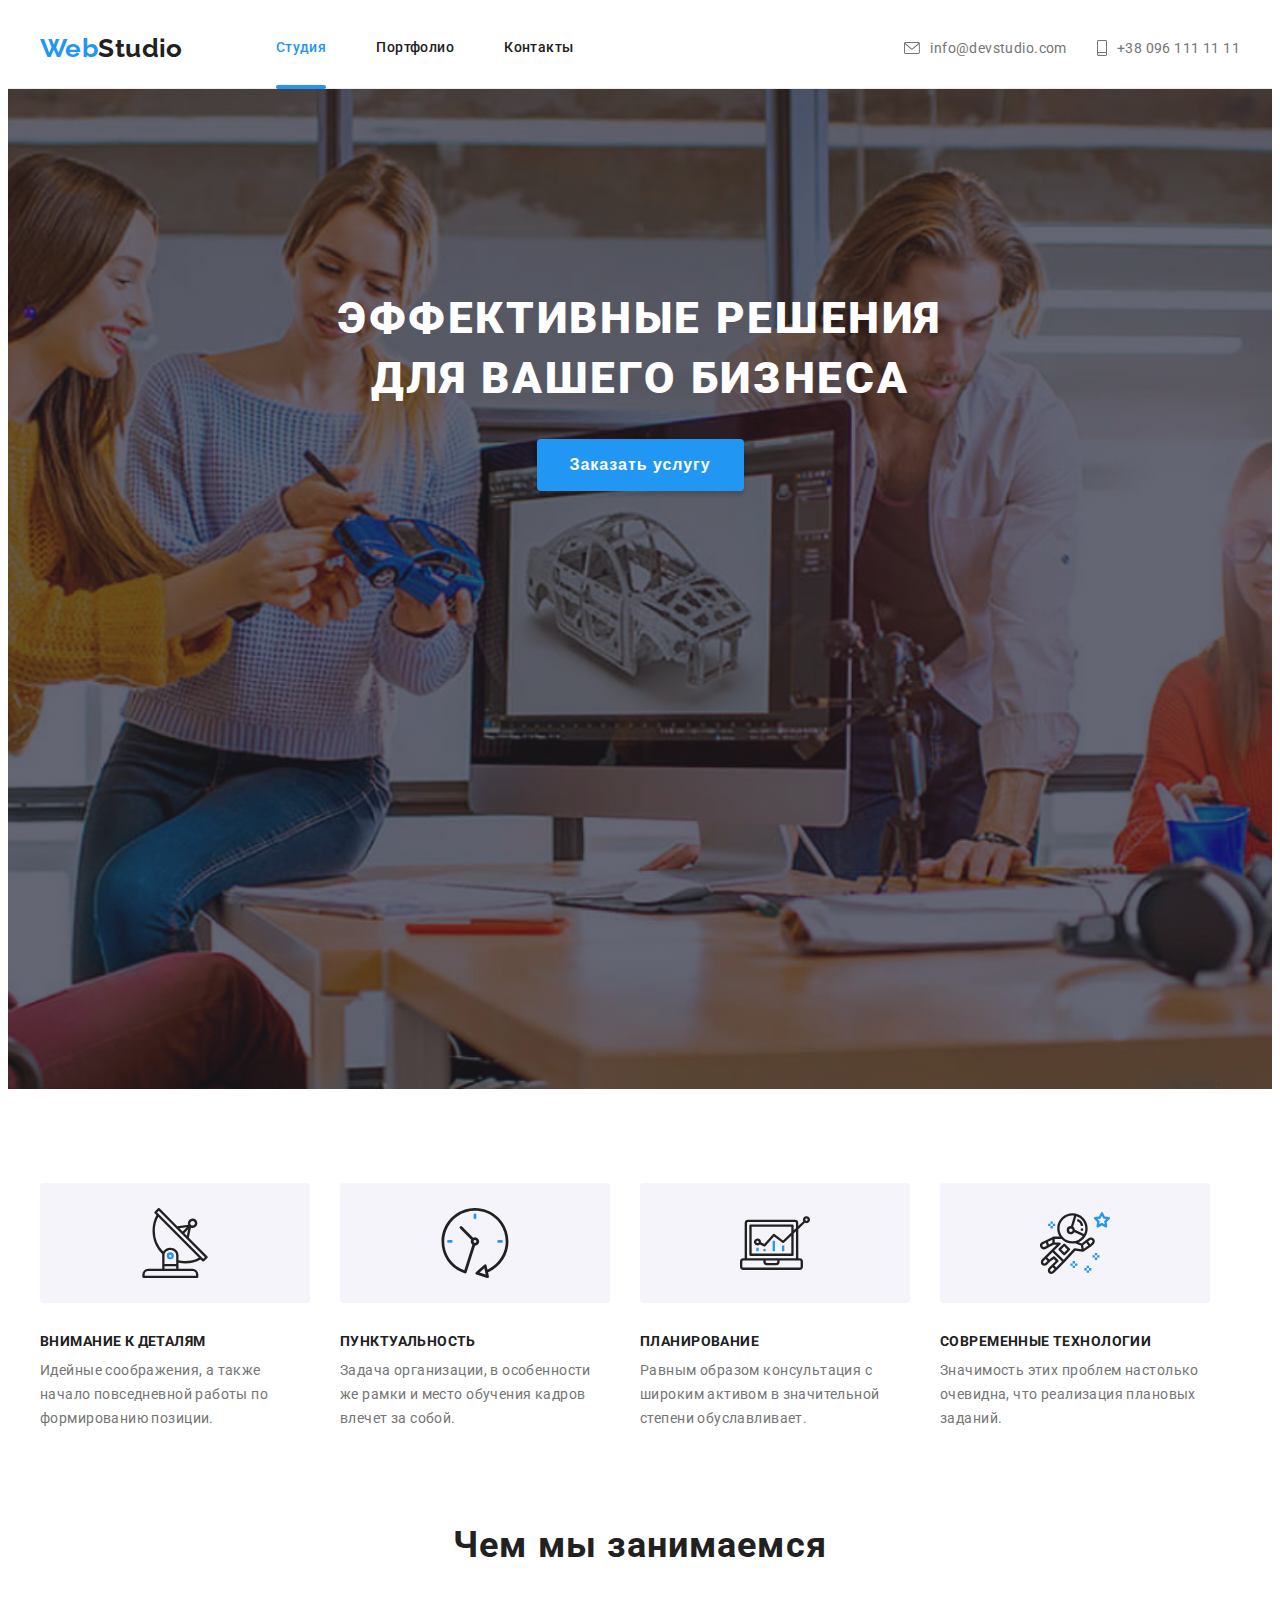
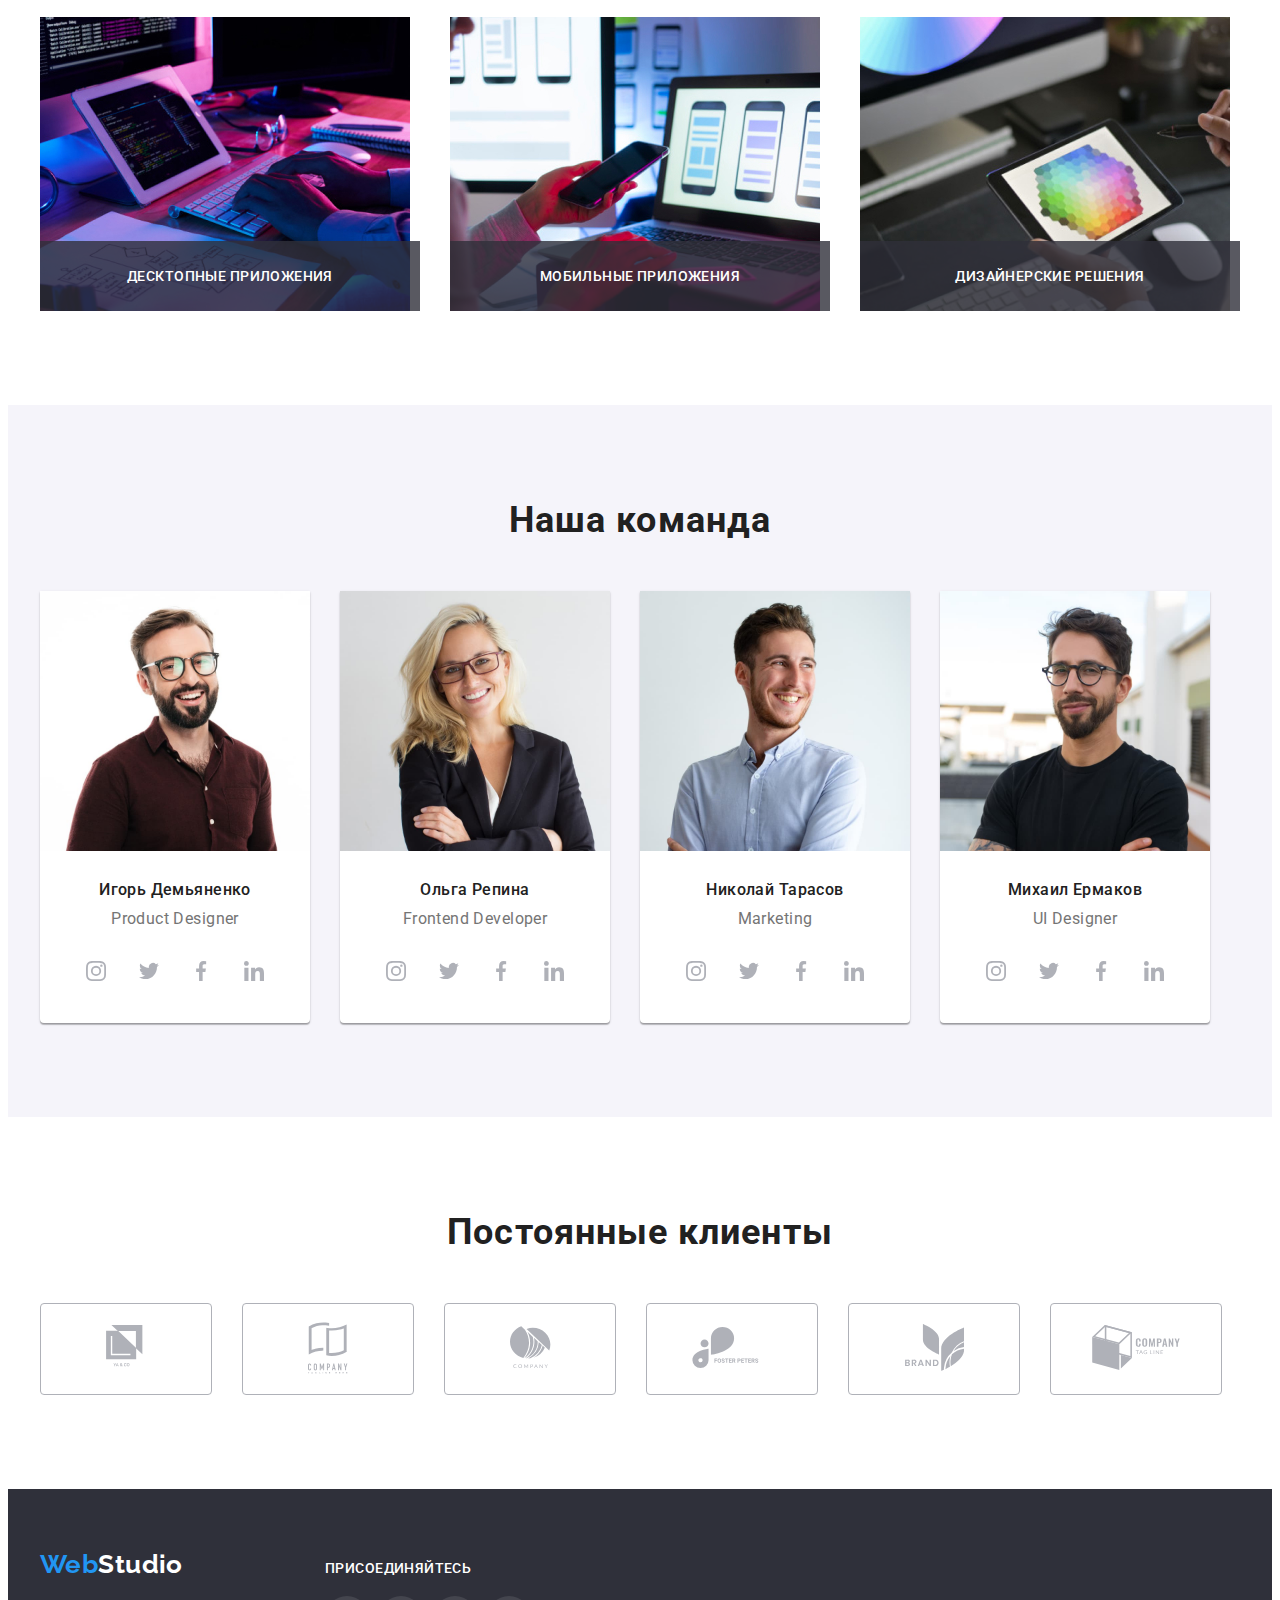
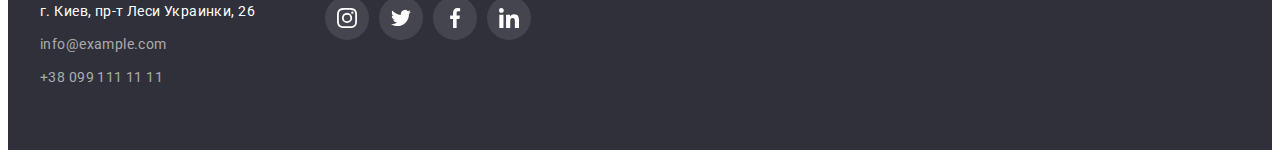
==== index.html @ ef7a6de9 "hw-06 first commit" ====
<!DOCTYPE html>
<html lang="ru">
  <head>
    <meta charset="UTF-8" />
    <meta name="viewport" content="width=device-width, initial-scale=1.0" />
    <title>WebStudio</title>
    <link rel="preconnect" href="https://fonts.gstatic.com" />
    <link
      href="https://fonts.googleapis.com/css2?family=Raleway:wght@700&family=Roboto:wght@400;500;700;900&display=swap"
      rel="stylesheet"
    />
    <link
      rel="stylesheet"
      href="https://cdnjs.cloudflare.com/ajax/libs/modern-normalize/1.0.0/modern-normalize.min.css"
      integrity="sha512-ISS7cAi1PEhQ8jnbJpJZMd29NlhNj4AWYyLOSp2CE/CsHxTCu+r+t0D2yoJudVrd0/8fTVPUVDzY5Tvli75u/g=="
      crossorigin="anonymous"
    />
    <link rel="stylesheet" type="text/css" href="./css/common.css" />
    <link rel="stylesheet" type="text/css" href="./css/main.css" />
  </head>
  <body>
    <!-- Header -->
    <header class="page-header">
      <div class="container">
        <nav class="header-nav">
          <a class="logo" href="./index.html">
            <span class="logo-accent">Web</span>Studio
          </a>
          <ul class="nav-list">
            <li class="nav-item">
              <a href="./index.html" class="link current">Студия</a>
            </li>

            <li class="nav-item">
              <a href="./portfolio.html" class="link">Портфолио</a>
            </li>

            <li class="nav-item">
              <a href="./contacts.html" class="link">Контакты</a>
            </li>
          </ul>
        </nav>
        <ul class="header-contacts">
          <li class="contacts-item">
            <a href="mailto:info@devstudio.com" class="link mail">
              <svg class="contacts-icon" width="16" height="12">
                <use href="./images/sprite.svg#icon-envelope" />
              </svg>
              info@devstudio.com
            </a>
          </li>

          <li class="contacts-item">
            <a href="tel:+380961111111" class="link tel">
              <svg class="contacts-icon" width="10" height="16">
                <use href="./images/sprite.svg#icon-smartphone" />
              </svg>
              +38 096 111 11 11</a
            >
          </li>
        </ul>
      </div>
    </header>
    <!-- Main -->
    <main>
      <!-- Welcome Section -->
      <section class="welcome">
        <div class="container">
          <h1 class="welcome-title">
            Эффективные решения<br />
            для вашего бизнеса
          </h1>
          <button class="order-btn" data-modal-open>Заказать услугу</button>
        </div>
      </section>
      <!-- Advantages Section -->
      <section class="advantages">
        <div class="container">
          <ul class="advantages-list">
            <li class="advantages-item">
              <div class="thumb">
                <svg class="advantages-icon" width="70" height="70">
                  <use href="./images/sprite.svg#icon-antenna" />
                </svg>
              </div>
              <h3 class="advantages-item-title">Внимание к деталям</h3>
              <p class="advantages-item-text">
                Идейные соображения, а также начало повседневной работы по
                формированию позиции.
              </p>
            </li>

            <li class="advantages-item">
              <div class="thumb">
                <svg class="advantages-icon" width="70" height="70">
                  <use href="./images/sprite.svg#icon-clock" />
                </svg>
              </div>
              <h3 class="advantages-item-title">Пунктуальность</h3>
              <p class="advantages-item-text">
                Задача организации, в особенности же рамки и место обучения
                кадров влечет за собой.
              </p>
            </li>

            <li class="advantages-item">
              <div class="thumb">
                <svg class="advantages-icon" width="70" height="70">
                  <use href="./images/sprite.svg#icon-diagram" />
                </svg>
              </div>
              <h3 class="advantages-item-title">Планирование</h3>
              <p class="advantages-item-text">
                Равным образом консультация с широким активом в значительной
                степени обуславливает.
              </p>
            </li>

            <li class="advantages-item">
              <div class="thumb">
                <svg class="advantages-icon" width="70" height="70">
                  <use href="./images/sprite.svg#icon-astronaut" />
                </svg>
              </div>
              <h3 class="advantages-item-title">Современные технологии</h3>
              <p class="advantages-item-text">
                Значимость этих проблем настолько очевидна, что реализация
                плановых заданий.
              </p>
            </li>
          </ul>
        </div>
      </section>
      <!-- Visuals Section -->
      <section class="visuals">
        <div class="container">
          <h2 class="visuals-title">Чем мы занимаемся</h2>
          <ul class="visuals-list">
            <li class="visuals-item">
              <img
                class="visuals-img"
                src="./images/about-1.jpg"
                alt="hands on board"
                width="370"
              />
              <div class="visuals-descr">
                <h4 class="descr-title">Десктопные приложения</h4>
              </div>
            </li>

            <li class="visuals-item">
              <img
                class="visuals-img"
                src="./images/about-2.jpg"
                alt="hands oh phone"
                width="370"
              />
              <div class="visuals-descr">
                <h4 class="descr-title">Мобильные приложения</h4>
              </div>
            </li>

            <li class="visuals-item">
              <img
                class="visuals-img"
                src="./images/about-3.jpg"
                alt="hands on tablet"
                width="370"
              />
              <div class="visuals-descr">
                <h4 class="descr-title">Дизайнерские решения</h4>
              </div>
            </li>
          </ul>
        </div>
      </section>
      <!-- Team Section -->
      <section class="team">
        <div class="container">
          <h2 class="team-title">Наша команда</h2>
          <ul class="team-list">
            <li class="team-mate">
              <img
                src="./images/team-mate-1.jpg"
                alt="teammate avatar"
                width="270"
              />
              <div class="team-mate-text">
                <h3 class="team-mate-name">Игорь Демьяненко</h3>
                <p class="team-mate-position">Product Designer</p>
                <ul class="social">
                  <li class="social-item">
                    <a href="#" class="social-link">
                      <svg class="social-icon" width="20" height="20">
                        <use href="./images/sprite.svg#icon-instagram" />
                      </svg>
                    </a>
                  </li>

                  <li class="social-item">
                    <a href="#" class="social-link">
                      <svg class="social-icon" width="20" height="20">
                        <use href="./images/sprite.svg#icon-twitter" />
                      </svg>
                    </a>
                  </li>

                  <li class="social-item">
                    <a href="#" class="social-link">
                      <svg class="social-icon" width="20" height="20">
                        <use href="./images/sprite.svg#icon-facebook" />
                      </svg>
                    </a>
                  </li>

                  <li class="social-item">
                    <a href="#" class="social-link">
                      <svg class="social-icon" width="20" height="20">
                        <use href="./images/sprite.svg#icon-linkedin" />
                      </svg>
                    </a>
                  </li>
                </ul>
              </div>
            </li>

            <li class="team-mate">
              <img
                src="./images/team-mate-2.jpg"
                alt="teammate avatar"
                width="270"
              />
              <div class="team-mate-text">
                <h3 class="team-mate-name">Ольга Репина</h3>
                <p class="team-mate-position">Frontend Developer</p>
                <ul class="social">
                  <li class="social-item">
                    <a href="#" class="social-link">
                      <svg class="social-icon" width="20" height="20">
                        <use href="./images/sprite.svg#icon-instagram" />
                      </svg>
                    </a>
                  </li>

                  <li class="social-item">
                    <a href="#" class="social-link">
                      <svg class="social-icon" width="20" height="20">
                        <use href="./images/sprite.svg#icon-twitter" />
                      </svg>
                    </a>
                  </li>

                  <li class="social-item">
                    <a href="#" class="social-link">
                      <svg class="social-icon" width="20" height="20">
                        <use href="./images/sprite.svg#icon-facebook" />
                      </svg>
                    </a>
                  </li>

                  <li class="social-item">
                    <a href="#" class="social-link">
                      <svg class="social-icon" width="20" height="20">
                        <use href="./images/sprite.svg#icon-linkedin" />
                      </svg>
                    </a>
                  </li>
                </ul>
              </div>
            </li>

            <li class="team-mate">
              <img
                src="./images/team-mate-3.jpg"
                alt="teammate avatar"
                width="270"
              />
              <div class="team-mate-text">
                <h3 class="team-mate-name">Николай Тарасов</h3>
                <p class="team-mate-position">Marketing</p>
                <ul class="social">
                  <li class="social-item">
                    <a href="#" class="social-link">
                      <svg class="social-icon" width="20" height="20">
                        <use href="./images/sprite.svg#icon-instagram" />
                      </svg>
                    </a>
                  </li>

                  <li class="social-item">
                    <a href="#" class="social-link">
                      <svg class="social-icon" width="20" height="20">
                        <use href="./images/sprite.svg#icon-twitter" />
                      </svg>
                    </a>
                  </li>

                  <li class="social-item">
                    <a href="#" class="social-link">
                      <svg class="social-icon" width="20" height="20">
                        <use href="./images/sprite.svg#icon-facebook" />
                      </svg>
                    </a>
                  </li>

                  <li class="social-item">
                    <a href="#" class="social-link">
                      <svg class="social-icon" width="20" height="20">
                        <use href="./images/sprite.svg#icon-linkedin" />
                      </svg>
                    </a>
                  </li>
                </ul>
              </div>
            </li>

            <li class="team-mate">
              <img
                src="./images/team-mate-4.jpg"
                alt="teammate avatar"
                width="270"
              />
              <div class="team-mate-text">
                <h3 class="team-mate-name">Михаил Ермаков</h3>
                <p class="team-mate-position">UI Designer</p>
                <ul class="social">
                  <li class="social-item">
                    <a href="#" class="social-link">
                      <svg class="social-icon" width="20" height="20">
                        <use href="./images/sprite.svg#icon-instagram" />
                      </svg>
                    </a>
                  </li>

                  <li class="social-item">
                    <a href="#" class="social-link">
                      <svg class="social-icon" width="20" height="20">
                        <use href="./images/sprite.svg#icon-twitter" />
                      </svg>
                    </a>
                  </li>

                  <li class="social-item">
                    <a href="#" class="social-link">
                      <svg class="social-icon" width="20" height="20">
                        <use href="./images/sprite.svg#icon-facebook" />
                      </svg>
                    </a>
                  </li>

                  <li class="social-item">
                    <a href="#" class="social-link">
                      <svg class="social-icon" width="20" height="20">
                        <use href="./images/sprite.svg#icon-linkedin" />
                      </svg>
                    </a>
                  </li>
                </ul>
              </div>
            </li>
          </ul>
        </div>
      </section>
      <!-- Clients Section -->
      <section class="clients">
        <div class="container">
          <h2 class="clients-title">Постоянные клиенты</h2>
          <ul class="clients-list">
            <li class="clients-item">
              <a href="#" class="clients-link">
                <svg class="clients-icon" width="44.27" height="44.23">
                  <use href="./images/sprite.svg#icon-logo-1" />
                </svg>
              </a>
            </li>

            <li class="clients-item">
              <a href="#" class="clients-link">
                <svg class="clients-icon" width="40" height="52">
                  <use href="./images/sprite.svg#icon-logo-2" />
                </svg>
              </a>
            </li>

            <li class="clients-item">
              <a href="#" class="clients-link">
                <svg class="clients-icon" width="41" height="42.6">
                  <use href="./images/sprite.svg#icon-logo-3" />
                </svg>
              </a>
            </li>

            <li class="clients-item">
              <a href="#" class="clients-link">
                <svg class="clients-icon" width="79.66" height="42.02">
                  <use href="./images/sprite.svg#icon-logo-4" />
                </svg>
              </a>
            </li>

            <li class="clients-item">
              <a href="#" class="clients-link">
                <svg class="clients-icon" width="59" height="47">
                  <use href="./images/sprite.svg#icon-logo-5" />
                </svg>
              </a>
            </li>

            <li class="clients-item">
              <a href="#" class="clients-link">
                <svg class="clients-icon" width="88.48" height="45.44">
                  <use href="./images/sprite.svg#icon-logo-6" />
                </svg>
              </a>
            </li>
          </ul>
        </div>
      </section>
    </main>
    <!-- Footer -->
    <footer class="page-footer">
      <div class="container">
        <div class="footer-content">
          <a class="logo logo-footer" href="./index.html">
            <span class="logo-accent">Web</span>Studio
          </a>
          <address class="footer-address">
            г. Киев, пр-т Леси Украинки, 26
            <a href="mailto:info@example.com" class="link mail">
              info@example.com
            </a>
            <a href="tel:+380991111111" class="link tel"> +38 099 111 11 11 </a>
          </address>
        </div>
        <div class="footer-social">
          <h2 class="social-title">Присоединяйтесь</h2>
          <ul class="social">
            <li class="social-item">
              <a href="#" class="social-link">
                <svg class="social-icon" width="20" height="20">
                  <use href="./images/sprite.svg#icon-instagram" />
                </svg>
              </a>
            </li>

            <li class="social-item">
              <a href="#" class="social-link">
                <svg class="social-icon" width="20" height="20">
                  <use href="./images/sprite.svg#icon-twitter" />
                </svg>
              </a>
            </li>

            <li class="social-item">
              <a href="#" class="social-link">
                <svg class="social-icon" width="20" height="20">
                  <use href="./images/sprite.svg#icon-facebook" />
                </svg>
              </a>
            </li>

            <li class="social-item">
              <a href="#" class="social-link">
                <svg class="social-icon" width="20" height="20">
                  <use href="./images/sprite.svg#icon-linkedin" />
                </svg>
              </a>
            </li>
          </ul>
        </div>
      </div>
    </footer>

    <!-- Backdrop -->
    <div class="backdrop is-hidden" data-modal>
      <div class="modal">
        <button class="close-btn" data-modal-close>
          <svg class="close-icon" width="18" height="18">
            <use href="./images/sprite.svg#icon-close" />
          </svg>
        </button>
        <div class="modal-content">
          <p class="modal-text">
            Lorem ipsum dolor sit amet, consectetur adipisicing elit. Voluptate,
            qui necessitatibus odit alias fugiat porro illum neque tenetur,
            cupiditate officia molestiae nemo in voluptatum! Iste ducimus
            voluptate inventore velit, vel odio quae distinctio, recusandae,
            animi illum accusantium aut cupiditate sit consequatur. Quibusdam
            incidunt quisquam minus deserunt, nobis pariatur fuga accusantium
            quae officia voluptatem! Alias saepe ea eum quae debitis quasi quas
            aperiam fugit temporibus veritatis. Quos saepe neque pariatur
            eligendi possimus expedita, quasi sapiente, perferendis minus
            tenetur temporibus numquam id quae aut deserunt quia. Doloribus
            corrupti nisi, unde aperiam, possimus consequuntur sequi repellat
            quam necessitatibus mollitia non placeat ea molestiae odit, illo
            eligendi. Dignissimos sit reprehenderit, quas vitae rem nulla culpa
            quaerat recusandae atque a dolore doloremque soluta error aspernatur
            omnis nisi excepturi voluptatibus est at ipsum consequatur animi
            labore, aperiam sapiente? Ut ipsum eveniet quibusdam ratione cumque
            magni at numquam sint animi consequatur necessitatibus dolor
            officiis, impedit labore maiores hic doloribus ex voluptates
            doloremque quod nostrum culpa blanditiis maxime expedita? Earum
            ratione aperiam facilis libero optio, id ipsum iste. Quis assumenda
            ex repellendus iure numquam dicta natus facilis doloribus accusamus
            reiciendis ab illum, quisquam fugit, ducimus quia. Dolor ad
            exercitationem perspiciatis recusandae nihil voluptas facere nisi
            quos laborum dignissimos!
          </p>
        </div>
      </div>
    </div>

    <!-- Modal JS -->
    <script src="./js/modal.js"></script>
  </body>
</html>
---- css/common.css ----
ul,
li {
  list-style-type: none;
  padding: 0;
  margin: 0;
}

a {
  text-decoration: none;
  color: inherit;
}

/* Flat H, P parameters */
h1,
h2,
h3,
h4,
h5,
h6,
p {
  font-size: inherit;
  font-weight: 400;
  margin-top: 0;
  margin-bottom: 0;
  margin-block-start: 0;
  margin-block-end: 0;
}

img {
  display: block;
  max-width: 100%;
  height: auto;
}

button {
  padding: 0;
}

/* -----Variables----- */
:root {
  --bg-color-main: #fff;
  --bg-color-secondary: #f5f4fa;
  --bg-color-dark: #2f303a;
  --font-color-main: #212121;
  --font-color-secondary: #757575;
  --font-color-white: #fff;
  --font-color-black: #000;
  --accent-color: #2196f3;
  --accent-color-op09: rgba(33, 149, 243, 0.9);
  --border-color: #ececec;
  --social-link-color: #afb1b8;
  --btn-boxshadow-color: rgba(0, 0, 0, 0.15);
  --team-mate-box-shadow: 0px 1px 3px rgba(0, 0, 0, 0.12),
    0px 1px 1px rgba(0, 0, 0, 0.14), 0px 2px 1px rgba(0, 0, 0, 0.2);
  --card-box-shadow: 0px 1px 1px rgba(0, 0, 0, 0.12),
    0px 4px 4px rgba(0, 0, 0, 0.06), 1px 4px 6px rgba(0, 0, 0, 0.16);
  --transparent-links: rgba(255, 255, 255, 0.6);
  --item-set-gap: 30px;
  --transparent-items: rgba(47, 48, 58, 0.8);
  --backdrop-op02: rgba(0, 0, 0, 0.2);
  --timing-fn: cubic-bezier(0.4, 0, 0.2, 1);
  --transiton-duration-time: 250ms;
}

body {
  font-family: 'Roboto', sans-serif;
  font-style: normal;
  font-weight: 400;
  font-size: 14px;
  letter-spacing: 0.03em;
  color: var(--font-color-main);
  background-color: var(--bg-color-main);
}

/* -----Container----- */
.container {
  max-width: 1200px;
  margin: 0 auto;
  padding: 0 15px;
}

/* -----Logo----- */
.logo {
  font-family: 'Raleway', sans-serif;
  font-style: normal;
  font-weight: 700;
  font-size: 26px;
  line-height: 1.19;
  text-decoration: none;
}

.logo-accent {
  color: var(--accent-color);
}

.logo-footer {
  color: var(--font-color-white);
}

/* -----Visually hidden----- */
.visually-hidden {
  position: absolute;
  width: 1px;
  height: 1px;
  margin: -1px;
  border: 0;
  padding: 0;
  white-space: nowrap;
  clip-path: inset(100%);
  clip: rect(0 0 0 0);
  overflow: hidden;
}

/* -----Header styles----- */
.page-header {
  border-bottom: 1px solid var(--border-color);
}

.page-header .container {
  display: flex;
  justify-content: space-between;
  align-items: center;
}

.header-nav {
  display: flex;
  justify-content: space-between;
  align-items: center;

  font-weight: 500;
  font-size: 14px;
  line-height: 1.14;
}

.nav-list {
  display: flex;
  margin-left: 93px;
}

.nav-item:not(:first-child) {
  margin-left: 50px;
}

.link {
  padding: 32px 0;

  transition-property: color;
  transition-duration: var(--transiton-duration-time);
  transition-timing-function: var(--timing-fn);
}

.header-contacts {
  display: flex;

  color: var(--font-color-secondary);
}

.header-contacts .link {
  display: flex;
  align-items: center;
}

.contacts-item:nth-child(2) {
  margin-left: 30px;
}

.link:hover,
.link:focus {
  color: var(--accent-color);
}

.contacts-icon {
  margin-right: 10px;
  fill: currentColor;
}

.link.current {
  color: var(--accent-color);
  position: relative;
}

.current::after {
  content: '';

  position: absolute;
  top: 78px;
  left: 0;

  display: block;
  width: 100%;
  height: 4px;

  background: var(--accent-color);

  border-radius: 2px;
}

/* -----Social styles----- */
.social {
  margin-top: 16px;
  display: flex;
  justify-content: space-around;
}

.social-item {
  display: flex;
  justify-content: center;

  /* transition: background-color 250ms cubic-bezier(0.4, 0, 0.2, 1); */
}

.social-link {
  width: 44px;
  height: 44px;

  display: flex;
  justify-content: center;
  align-items: center;

  border-radius: 50%;

  background-color: transparent;

  transition-property: background-color;
  transition-duration: var(--transiton-duration-time);
  transition-timing-function: var(--timing-fn);
}

.social-link:hover,
.social-link:focus {
  background-color: var(--accent-color);
}

.social-icon {
  fill: var(--social-link-color);

  transition-property: fill;
  transition-duration: var(--transiton-duration-time);
  transition-timing-function: var(--timing-fn);
}

.social-link:hover .social-icon,
.social-link:focus .social-icon {
  fill: var(--bg-color-main);
}

/* -----Footer styles----- */
.page-footer {
  padding: 60px 0;
  background-color: var(--bg-color-dark);
}

.page-footer .container {
  display: flex;
  align-items: baseline;
}

.footer-address {
  display: flex;
  flex-direction: column;
  margin-top: 20px;

  font-style: normal;
  font-weight: 400;
  font-size: 14px;
  line-height: 1.71;

  color: var(--font-color-white);
}

.footer-address .link {
  margin-top: 9px;
  padding: 0;

  color: var(--transparent-links);
}

.footer-address .link:hover,
.footer-address .link:focus {
  color: var(--accent-color);
}

.footer-social {
  margin-left: 70px;
}

.social-title {
  font-weight: 500;
  line-height: 1.172;
  text-transform: uppercase;

  color: var(--font-color-white);
}

.social {
  margin-top: 20px;
}

footer .social-link {
  margin-right: 10px;
  background-color: rgba(255, 255, 255, 0.1);
}

footer .social-icon {
  fill: var(--bg-color-main);
}

/* -----Backdrop styles----- */
.backdrop {
  position: fixed;
  top: 0;
  left: 0;

  width: 100%;
  height: 100%;

  background-color: var(--backdrop-op02);
  pointer-events: none;

  transition-property: opacity, visibility;
  transition-duration: var(--transiton-duration-time);
  transition-timing-function: var(--timing-fn);
}

.backdrop.is-hidden {
  opacity: 0;

  visibility: hidden;

  transition-property: opacity, visibility;
  transition-duration: var(--transiton-duration-time);
  transition-timing-function: var(--timing-fn);
}

.modal {
  position: absolute;
  top: 50%;
  left: 50%;
  transform: translate(-50%, -50%);

  max-width: 528px;
  max-height: 100vh;
  padding: 40px;

  background-color: var(--bg-color-main);

  box-shadow: 0px 1px 3px rgba(0, 0, 0, 0.12), 0px 1px 1px rgba(0, 0, 0, 0.14),
    0px 2px 1px rgba(0, 0, 0, 0.2);
  border-radius: 4px;

  overflow-y: auto;

  pointer-events: auto;
}

.close-btn {
  position: absolute;
  top: 8px;
  right: 8px;

  width: 30px;
  height: 30px;

  background-color: var(--bg-color-main);

  display: flex;
  justify-content: center;
  align-items: center;

  border: 1px solid rgba(0, 0, 0, 0.1);
  border-radius: 50%;

  cursor: pointer;
}

.close-icon {
  fill: currentColor;

  transition-property: fill;
  transition-duration: var(--transiton-duration-time);
  transition-timing-function: var(--timing-fn);
}
.close-icon:hover {
  fill: var(--accent-color);
}
---- css/main.css ----
/* -----Welcome styles----- */
.welcome {
  padding: 200px 0;
  margin: 0 auto;
  max-width: 1600px;
  height: 600px;

  text-align: center;

  background-image: linear-gradient(
      to right,
      rgba(47, 48, 58, 0.4),
      rgba(47, 48, 58, 0.4)
    ),
    url('../images/welcome-img.jpg');
  background-size: cover;
  background-position: center;
  background-repeat: no-repeat;
  background-color: var(--bg-color-dark);
}

.welcome-title {
  font-weight: 900;
  font-size: 44px;
  line-height: 1.36;

  letter-spacing: 0.06em;
  text-transform: uppercase;

  color: var(--font-color-white);
}

.order-btn {
  display: inline-flex;
  padding: 10px 32px;
  margin: 30px 0 0;

  font-weight: 700;
  font-size: 16px;
  line-height: 1.87;

  text-align: center;
  letter-spacing: 0.06em;

  color: var(--font-color-white);
  background-color: var(--accent-color);

  box-shadow: 0px 4px 4px var(--btn-boxshadow-color);
  border: 1px solid transparent;
  border-radius: 4px;

  cursor: pointer;
}

/* -----Advantages styles----- */
.advantages {
  padding: 94px 0;
}

.advantages-list {
  display: flex;
}

.advantages-item {
  max-width: 270px;
}

.advantages-item:not(:first-child) {
  margin-left: var(--item-set-gap);
}

.advantages-item-title {
  margin-top: 30px;

  font-weight: 700;
  line-height: 1.172;
  text-transform: uppercase;

  text-align: left;
}

.advantages-item-text {
  margin-top: 10px;
  line-height: 1.714;
  color: var(--font-color-secondary);
}

.thumb {
  height: 120px;

  display: flex;
  justify-content: center;
  align-items: center;

  border-radius: 4px;

  background-color: var(--bg-color-secondary);
}

/* -----Visuals styles----- */
.visuals {
  padding-bottom: 94px;
}

.visuals-title {
  font-weight: 700;
  font-size: 36px;
  line-height: 1.16;
  letter-spacing: 0.03em;

  text-align: center;
}

.visuals-list {
  display: flex;
  flex-wrap: wrap;
  margin-top: 50px;
  margin-left: calc(-1 * var(--item-set-gap));
}

.visuals-item {
  position: relative;

  flex-basis: calc(100% / 3 - var(--item-set-gap));
  margin-left: var(--item-set-gap);
}

.visuals-descr {
  padding: 27px 0;

  position: absolute;
  bottom: 0;
  left: 0;
  width: 100%;

  background-color: var(--transparent-items);
}

.descr-title {
  font-weight: 500;
  line-height: 1.142;
  text-align: center;
  text-transform: uppercase;

  color: var(--font-color-white);
}

/* -----Team styles----- */
.team {
  background-color: var(--bg-color-secondary);

  padding: 94px 0;
}

.team-title {
  font-weight: 700;
  font-size: 36px;
  line-height: 1.17;
  letter-spacing: 0.03em;

  text-align: center;
}

.team-list {
  margin-top: 50px;

  display: flex;
  flex-wrap: wrap;
  margin-left: calc(-1 * var(--item-set-gap));
}

.team-mate {
  flex-basis: calc(100% / 4 - var(--item-set-gap));
  margin-left: var(--item-set-gap);
  max-width: 270px;

  text-align: center;
  font-size: 16px;
  line-height: 1.18;

  background-color: var(--bg-color-main);

  border-radius: 0px 0px 4px 4px;
  box-shadow: var(--team-mate-box-shadow);
}

.team-mate-text {
  padding: 30px;
}

.team-mate-name {
  font-weight: 500;
}

.team-mate-position {
  margin-top: 10px;
  color: var(--font-color-secondary);
}

/* -----Clients styles----- */
.clients {
  padding: 94px 0;
}

.clients-title {
  font-weight: 700;
  font-size: 36px;
  line-height: 1.17;
  letter-spacing: 0.03em;

  text-align: center;
}

.clients-list {
  margin-top: 50px;

  display: flex;
}

.clients-item {
  width: 170px;
  height: 90px;

  display: flex;
  align-items: center;
  justify-content: center;

  border: 1px solid var(--social-link-color);
  border-radius: 4px;

  transition-property: border;
  transition-duration: var(--transiton-duration-time);
  transition-timing-function: var(--timing-fn);
}

.clients-item:not(:first-child) {
  margin-left: 30px;
}

.clients-item:focus,
.clients-item:hover {
  border: 1px solid var(--accent-color);
  border-radius: 4px;
  fill: var(--accent-color);

  cursor: pointer;
}

.clients-icon {
  fill: var(--social-link-color);

  transition-property: fill;
  transition-duration: var(--transiton-duration-time);
  transition-timing-function: var(--timing-fn);
}

.clients-item:focus .clients-icon,
.clients-item:hover .clients-icon {
  fill: var(--accent-color);
}
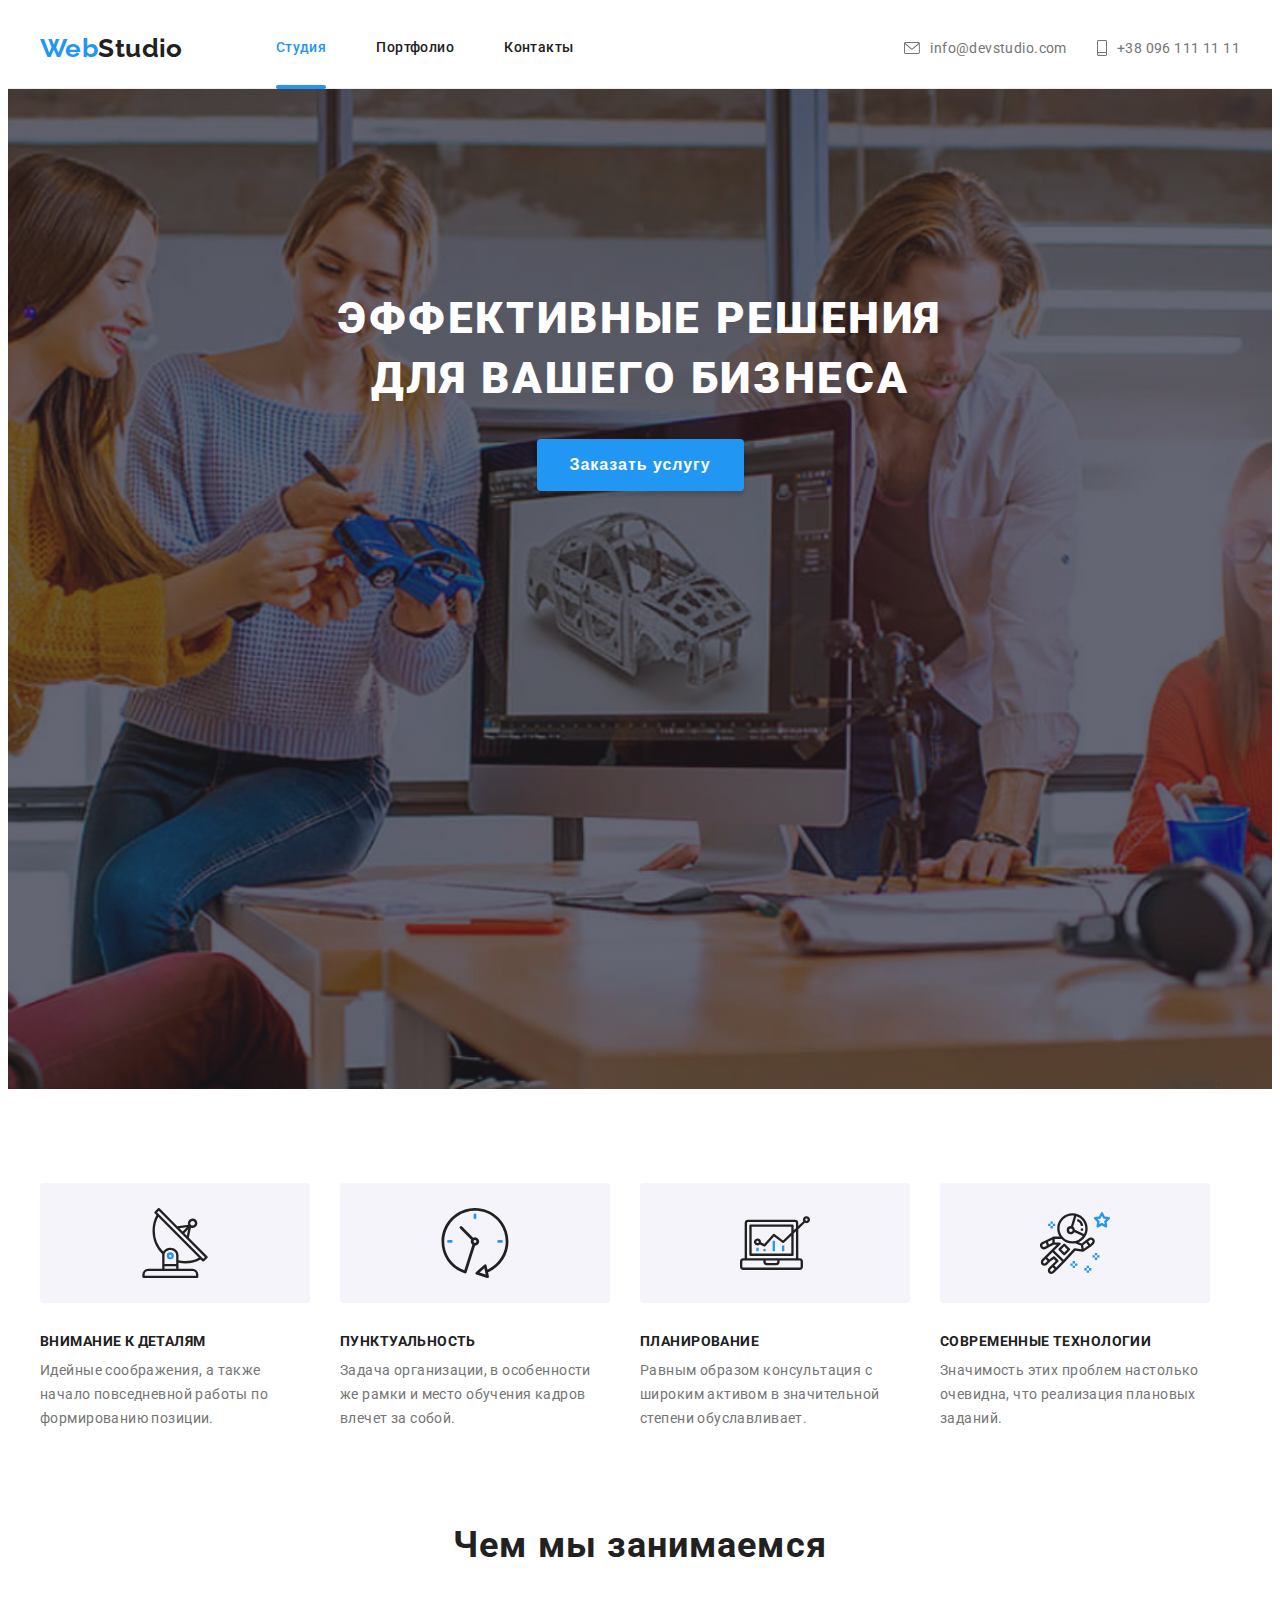
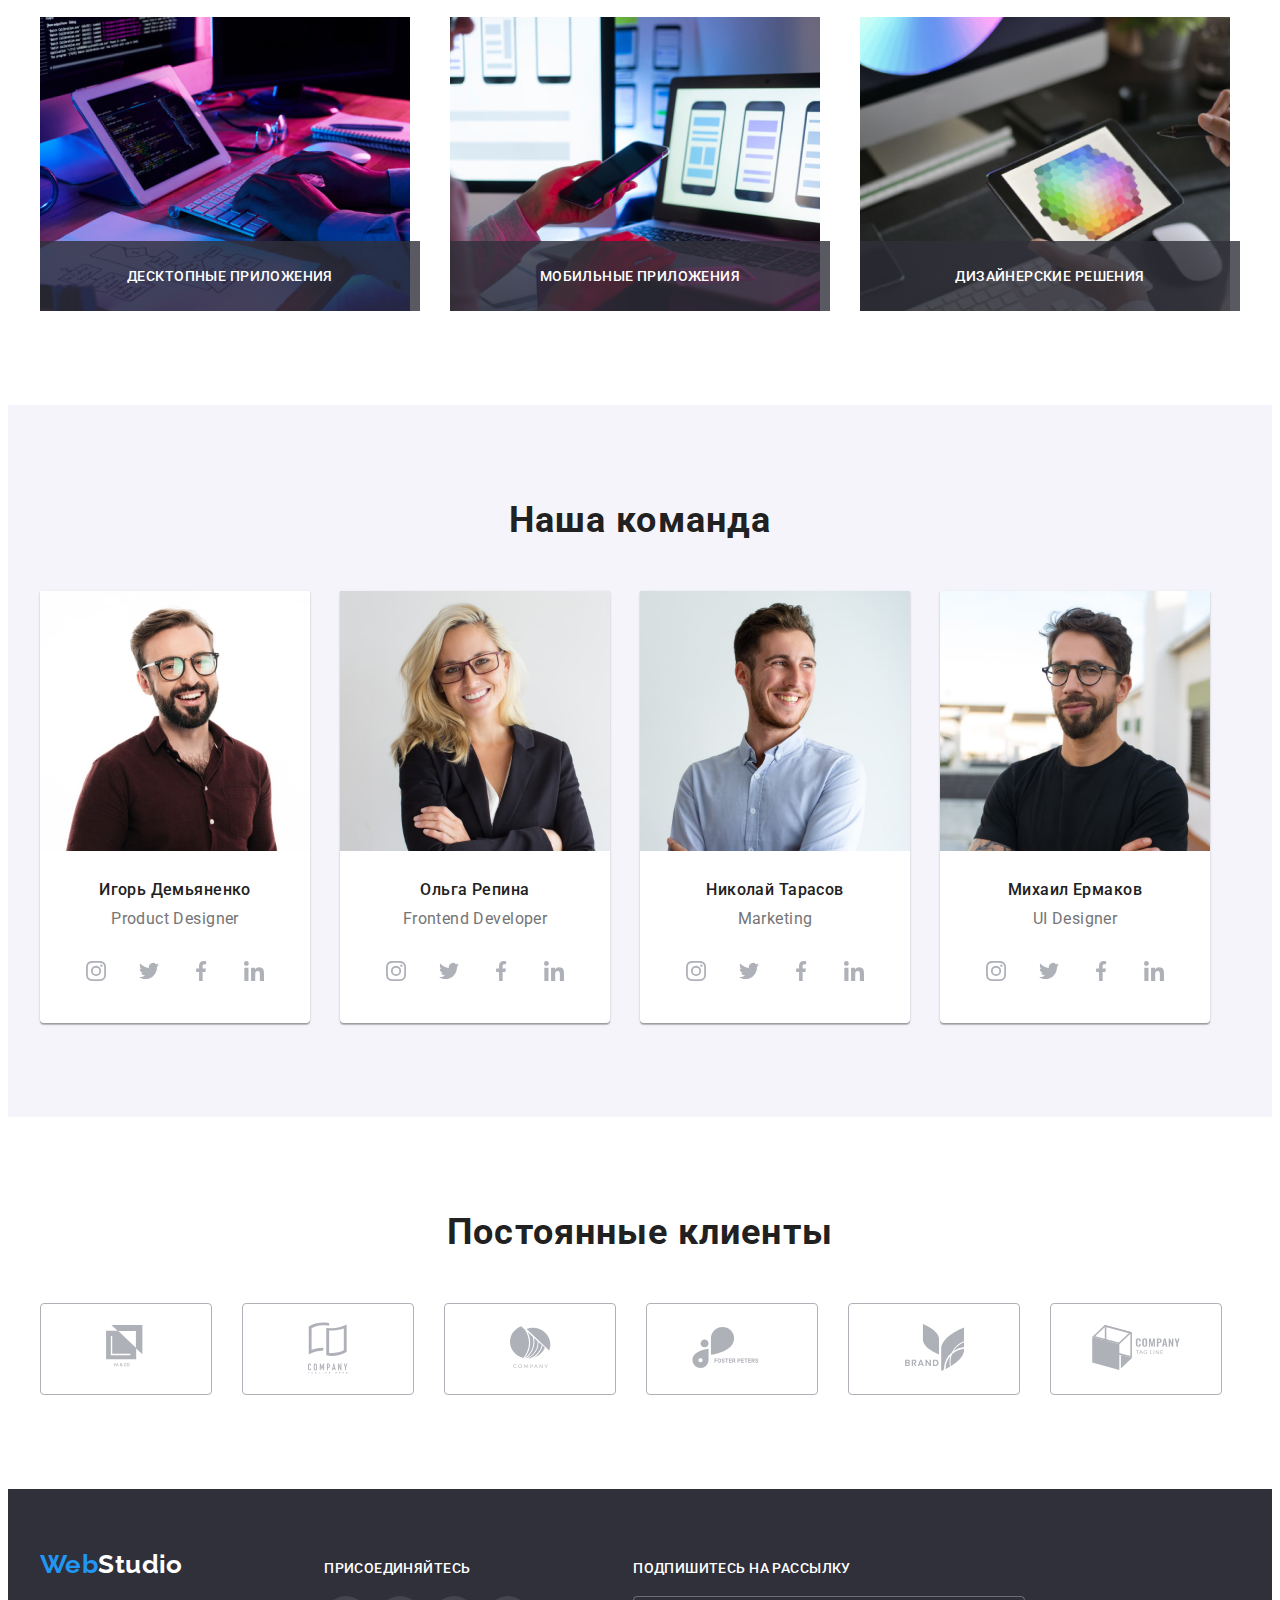
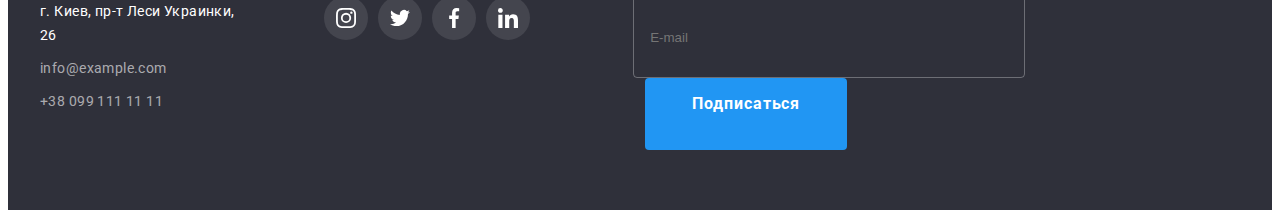
==== commit d30582ec: "hw-06 modal styles done" ====
--- a/index.html
+++ b/index.html
@@ -70,7 +70,7 @@
             Эффективные решения<br />
             для вашего бизнеса
           </h1>
-          <button class="order-btn" data-modal-open>Заказать услугу</button>
+          <button class="order-btn btn" data-modal-open>Заказать услугу</button>
         </div>
       </section>
       <!-- Advantages Section -->
@@ -468,6 +468,21 @@
             </li>
           </ul>
         </div>
+        <div class="footer-form">
+          <h2 class="footer-title">Подпишитесь на рассылку</h2>
+
+          <label class="footer-form-label">
+            <input
+              class="form-input"
+              type="email"
+              name="mail"
+              placeholder="E-mail"
+            />
+          </label>
+          <a class="btn subscribe-btn" type="submit">
+            <div class="btn-text">Подписаться</div>
+          </a>
+        </div>
       </div>
     </footer>
 
@@ -480,37 +495,81 @@
           </svg>
         </button>
         <div class="modal-content">
-          <p class="modal-text">
-            Lorem ipsum dolor sit amet, consectetur adipisicing elit. Voluptate,
-            qui necessitatibus odit alias fugiat porro illum neque tenetur,
-            cupiditate officia molestiae nemo in voluptatum! Iste ducimus
-            voluptate inventore velit, vel odio quae distinctio, recusandae,
-            animi illum accusantium aut cupiditate sit consequatur. Quibusdam
-            incidunt quisquam minus deserunt, nobis pariatur fuga accusantium
-            quae officia voluptatem! Alias saepe ea eum quae debitis quasi quas
-            aperiam fugit temporibus veritatis. Quos saepe neque pariatur
-            eligendi possimus expedita, quasi sapiente, perferendis minus
-            tenetur temporibus numquam id quae aut deserunt quia. Doloribus
-            corrupti nisi, unde aperiam, possimus consequuntur sequi repellat
-            quam necessitatibus mollitia non placeat ea molestiae odit, illo
-            eligendi. Dignissimos sit reprehenderit, quas vitae rem nulla culpa
-            quaerat recusandae atque a dolore doloremque soluta error aspernatur
-            omnis nisi excepturi voluptatibus est at ipsum consequatur animi
-            labore, aperiam sapiente? Ut ipsum eveniet quibusdam ratione cumque
-            magni at numquam sint animi consequatur necessitatibus dolor
-            officiis, impedit labore maiores hic doloribus ex voluptates
-            doloremque quod nostrum culpa blanditiis maxime expedita? Earum
-            ratione aperiam facilis libero optio, id ipsum iste. Quis assumenda
-            ex repellendus iure numquam dicta natus facilis doloribus accusamus
-            reiciendis ab illum, quisquam fugit, ducimus quia. Dolor ad
-            exercitationem perspiciatis recusandae nihil voluptas facere nisi
-            quos laborum dignissimos!
-          </p>
+          <h3 class="modal-title">Оставьте свои данные, мы вам перезвоним</h3>
+          <form class="modal-form">
+            <div class="form-field">
+              <label class="form-label" for="user-name">Имя</label>
+              <input
+                class="form-input"
+                type="text"
+                name="user-name"
+                id="user-name"
+              />
+              <svg class="input-icon">
+                <use href="./images/sprite.svg#icon-form-user" />
+              </svg>
+            </div>
+
+            <div class="form-field">
+              <label class="form-label" for="tel">Телефон</label>
+              <input class="form-input" type="tel" name="tel" id="tel" />
+              <svg class="input-icon">
+                <use href="./images/sprite.svg#icon-form-phone" />
+              </svg>
+            </div>
+
+            <div class="form-field">
+              <label class="form-label" for="mail">Почта</label>
+              <input class="form-input" type="email" name="mail" id="mail" />
+              <svg class="input-icon">
+                <use href="./images/sprite.svg#icon-form-mail" />
+              </svg>
+            </div>
+
+            <div class="form-field">
+              <label class="form-label" for="comment">Комментарий</label>
+              <textarea
+                class="form-comment"
+                name="comment"
+                id="comment"
+                placeholder="Введите текст"
+              >
+              </textarea>
+            </div>
+
+            <div class="form-field checkbox-field">
+              <label class="form-label checkbox-label">
+                <input
+                  class="checkbox-input"
+                  type="checkbox"
+                  name="conditions"
+                  value="conditions submited"
+                />
+                <span class="checkbox-icon"></span>
+                Соглашаюсь с рассылкой и принимаю&nbsp;
+                <a href="" class="checkbox-link"> Условия договора </a>
+              </label>
+            </div>
+            <div class="form-submit">
+              <button class="btn form-btn" type="submit">Отправить</button>
+            </div>
+          </form>
         </div>
       </div>
     </div>
 
     <!-- Modal JS -->
     <script src="./js/modal.js"></script>
+    <script>
+      (() => {
+        document.querySelector('.modal-form').addEventListener('submit', e => {
+          e.preventDefault();
+
+          new FormData(e.currentTarget).forEach((value, name) =>
+            console.log(`${name}: ${value}`),
+          );
+        });
+      })();
+    </script>
   </body>
 </html>
--- a/css/common.css
+++ b/css/common.css
@@ -50,6 +50,7 @@
   --border-color: #ececec;
   --social-link-color: #afb1b8;
   --btn-boxshadow-color: rgba(0, 0, 0, 0.15);
+  --placeholder-color: rgba(117, 117, 117, 0.5);
   --team-mate-box-shadow: 0px 1px 3px rgba(0, 0, 0, 0.12),
     0px 1px 1px rgba(0, 0, 0, 0.14), 0px 2px 1px rgba(0, 0, 0, 0.2);
   --card-box-shadow: 0px 1px 1px rgba(0, 0, 0, 0.12),
@@ -111,6 +112,27 @@
   overflow: hidden;
 }
 
+.btn {
+  display: inline-flex;
+  padding-top: 10px;
+  padding-bottom: 10px;
+
+  font-weight: 700;
+  font-size: 16px;
+  line-height: 1.875;
+
+  text-align: center;
+  letter-spacing: 0.06em;
+
+  color: var(--font-color-white);
+  background-color: var(--accent-color);
+
+  border: 1px solid transparent;
+  border-radius: 4px;
+
+  cursor: pointer;
+}
+
 /* -----Header styles----- */
 .page-header {
   border-bottom: 1px solid var(--border-color);
@@ -303,6 +325,51 @@
 
 footer .social-icon {
   fill: var(--bg-color-main);
+}
+
+/* -----Footer form----- */
+
+.footer-form {
+  margin-left: 93px;
+}
+
+.footer-title {
+  font-weight: 500;
+  line-height: 1.172;
+  text-transform: uppercase;
+
+  color: var(--font-color-white);
+}
+
+.footer-form-label {
+  display: inline-block;
+  margin-top: 20px;
+}
+
+.footer-form-label .form-input {
+  height: 50px;
+  min-width: 358px;
+
+  padding: 15px 16px;
+
+  background-color: transparent;
+
+  border: 1px solid rgba(255, 255, 255, 0.3);
+  color: var(--placeholder-color);
+}
+
+.subscribe-btn {
+  display: inline-block;
+  margin-left: 12px;
+
+  width: 200px;
+  height: 50px;
+
+  align-items: center;
+}
+
+.btn-text::before {
+  background-image: url(../images/paper-plane.svg);
 }
 
 /* -----Backdrop styles----- */
@@ -371,6 +438,7 @@
   border-radius: 50%;
 
   cursor: pointer;
+  outline: none;
 }
 
 .close-icon {
@@ -380,6 +448,199 @@
   transition-duration: var(--transiton-duration-time);
   transition-timing-function: var(--timing-fn);
 }
-.close-icon:hover {
+
+.close-btn:hover .close-icon,
+.close-btn:focus .close-icon {
   fill: var(--accent-color);
 }
+
+/* -----Form styles----- */
+.modal-title {
+  font-weight: 700;
+  font-size: 20px;
+  line-height: 1.15;
+  text-align: center;
+  letter-spacing: 0.03em;
+
+  color: var(--font-color-main);
+}
+
+.form-field {
+  position: relative;
+  margin-top: 10px;
+
+  display: flex;
+  flex-direction: column;
+}
+
+.form-field:first-child {
+  margin-top: 12px;
+}
+
+.form-label {
+  margin-bottom: 4px;
+
+  font-size: 12px;
+  line-height: 1.167;
+  letter-spacing: 0.01em;
+
+  color: var(--font-color-secondary);
+}
+
+.form-label:last-child {
+  margin-bottom: 0;
+}
+
+.form-input {
+  height: 40px;
+  padding-left: 42px;
+
+  border: 1px solid rgba(33, 33, 33, 0.2);
+  border-radius: 4px;
+
+  transition-property: border-color;
+  transition-duration: var(--transiton-duration-time);
+  transition-timing-function: var(--timing-fn);
+}
+
+.form-input:focus {
+  outline: none;
+  border: 1px solid var(--accent-color);
+}
+
+.form-comment {
+  resize: none;
+  height: 120px;
+  width: 100%;
+
+  padding: 12px 16px;
+
+  border: 1px solid rgba(33, 33, 33, 0.2);
+  border-radius: 4px;
+
+  transition-property: border-color;
+  transition-duration: var(--transiton-duration-time);
+  transition-timing-function: var(--timing-fn);
+}
+
+.form-comment::placeholder {
+  font-size: 12px;
+  line-height: 1.166;
+  letter-spacing: 0.01em;
+
+  color: var(--placeholder-color);
+}
+
+.form-comment:focus {
+  outline: none;
+  border: 1px solid var(--accent-color);
+}
+
+.input-icon {
+  position: absolute;
+  top: 50%;
+  left: 12px;
+
+  width: 20px;
+  height: 20px;
+
+  fill: currentColor;
+
+  transition-property: fill;
+  transition-duration: var(--transiton-duration-time);
+  transition-timing-function: var(--timing-fn);
+}
+
+.form-input:focus + .input-icon {
+  fill: var(--accent-color);
+}
+
+.form-input.form-comment {
+  height: 120px;
+}
+
+/* -----Checkbox styles----- */
+
+.checkbox-field {
+  align-items: center;
+
+  margin-top: 20px;
+
+  text-align: center;
+  line-height: 1.714;
+}
+
+.checkbox-label {
+  display: flex;
+  align-items: center;
+
+  font-size: 14px;
+  line-height: 1.714;
+
+  letter-spacing: 0.03em;
+
+  color: #757575;
+
+  cursor: pointer;
+}
+
+.checkbox-icon {
+  content: '';
+  display: inline-block;
+  margin-right: 7px;
+
+  width: 16px;
+  height: 15px;
+
+  border: 2px solid var(--font-color-black);
+  border-radius: 2px;
+}
+
+.checkbox-input:focus + .checkbox-icon {
+  border-color: var(--accent-color);
+}
+
+.checkbox-input:checked + .checkbox-icon {
+  background-color: var(--accent-color);
+  border-color: var(--accent-color);
+  background-image: url(../images/check.svg);
+  background-size: contain;
+  background-origin: border-box;
+}
+
+.checkbox-input {
+  position: absolute;
+  width: 1px;
+  height: 1px;
+  margin: -1px;
+  border: 0;
+  padding: 0;
+  white-space: nowrap;
+  clip-path: inset(100%);
+  clip: rect(0 0 0 0);
+  overflow: hidden;
+
+  /* -webkit-appearance: none;
+  -moz-appearance: none;
+  appearance: none;
+
+  position: absolute; */
+}
+
+.checkbox-link {
+  color: var(--accent-color);
+  text-decoration: underline;
+}
+
+.form-submit {
+  display: flex;
+  justify-content: center;
+}
+
+.form-btn {
+  margin-top: 30px;
+  padding-left: 55px;
+  padding-right: 55px;
+
+  box-shadow: 0px 4px 4px rgba(0, 0, 0, 0.15);
+}
--- a/css/main.css
+++ b/css/main.css
@@ -31,25 +31,11 @@
 }
 
 .order-btn {
-  display: inline-flex;
-  padding: 10px 32px;
   margin: 30px 0 0;
-
-  font-weight: 700;
-  font-size: 16px;
-  line-height: 1.87;
-
-  text-align: center;
-  letter-spacing: 0.06em;
-
-  color: var(--font-color-white);
-  background-color: var(--accent-color);
+  padding-left: 32px;
+  padding-right: 32px;
 
   box-shadow: 0px 4px 4px var(--btn-boxshadow-color);
-  border: 1px solid transparent;
-  border-radius: 4px;
-
-  cursor: pointer;
 }
 
 /* -----Advantages styles----- */
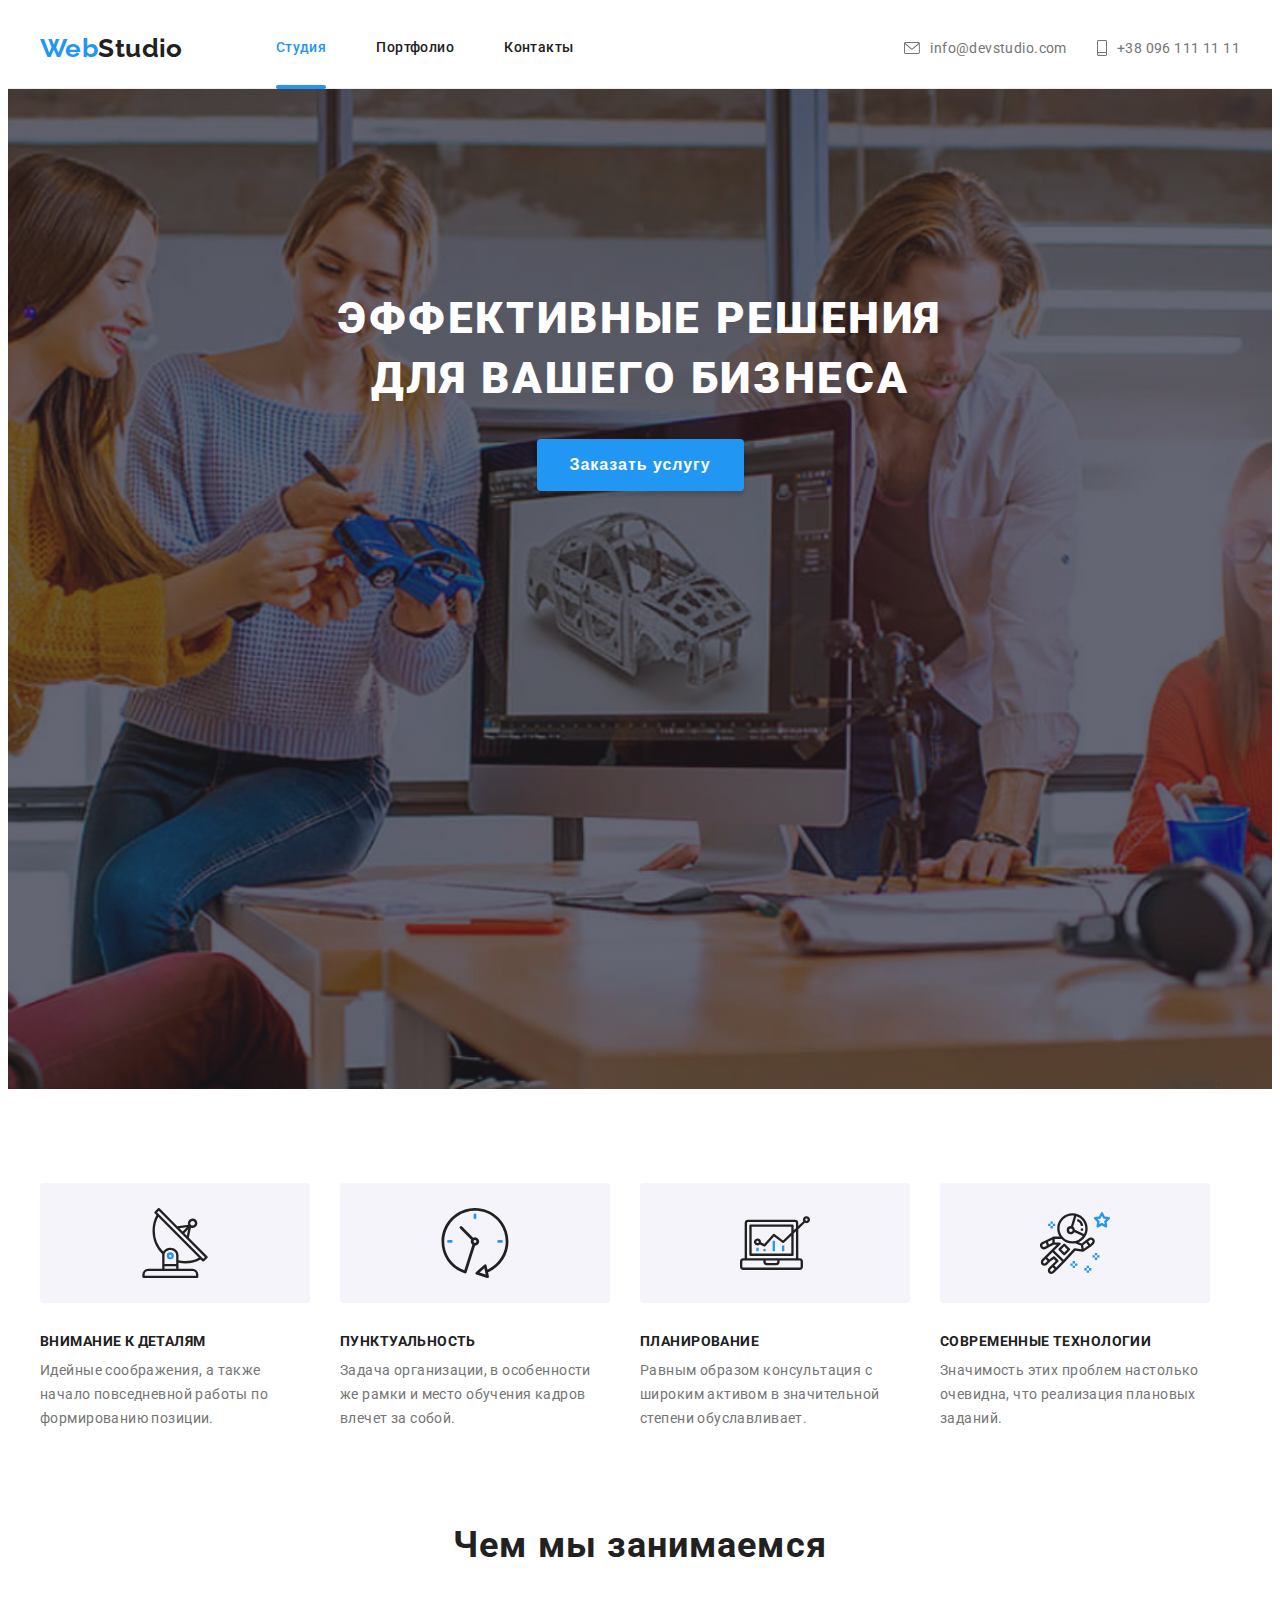
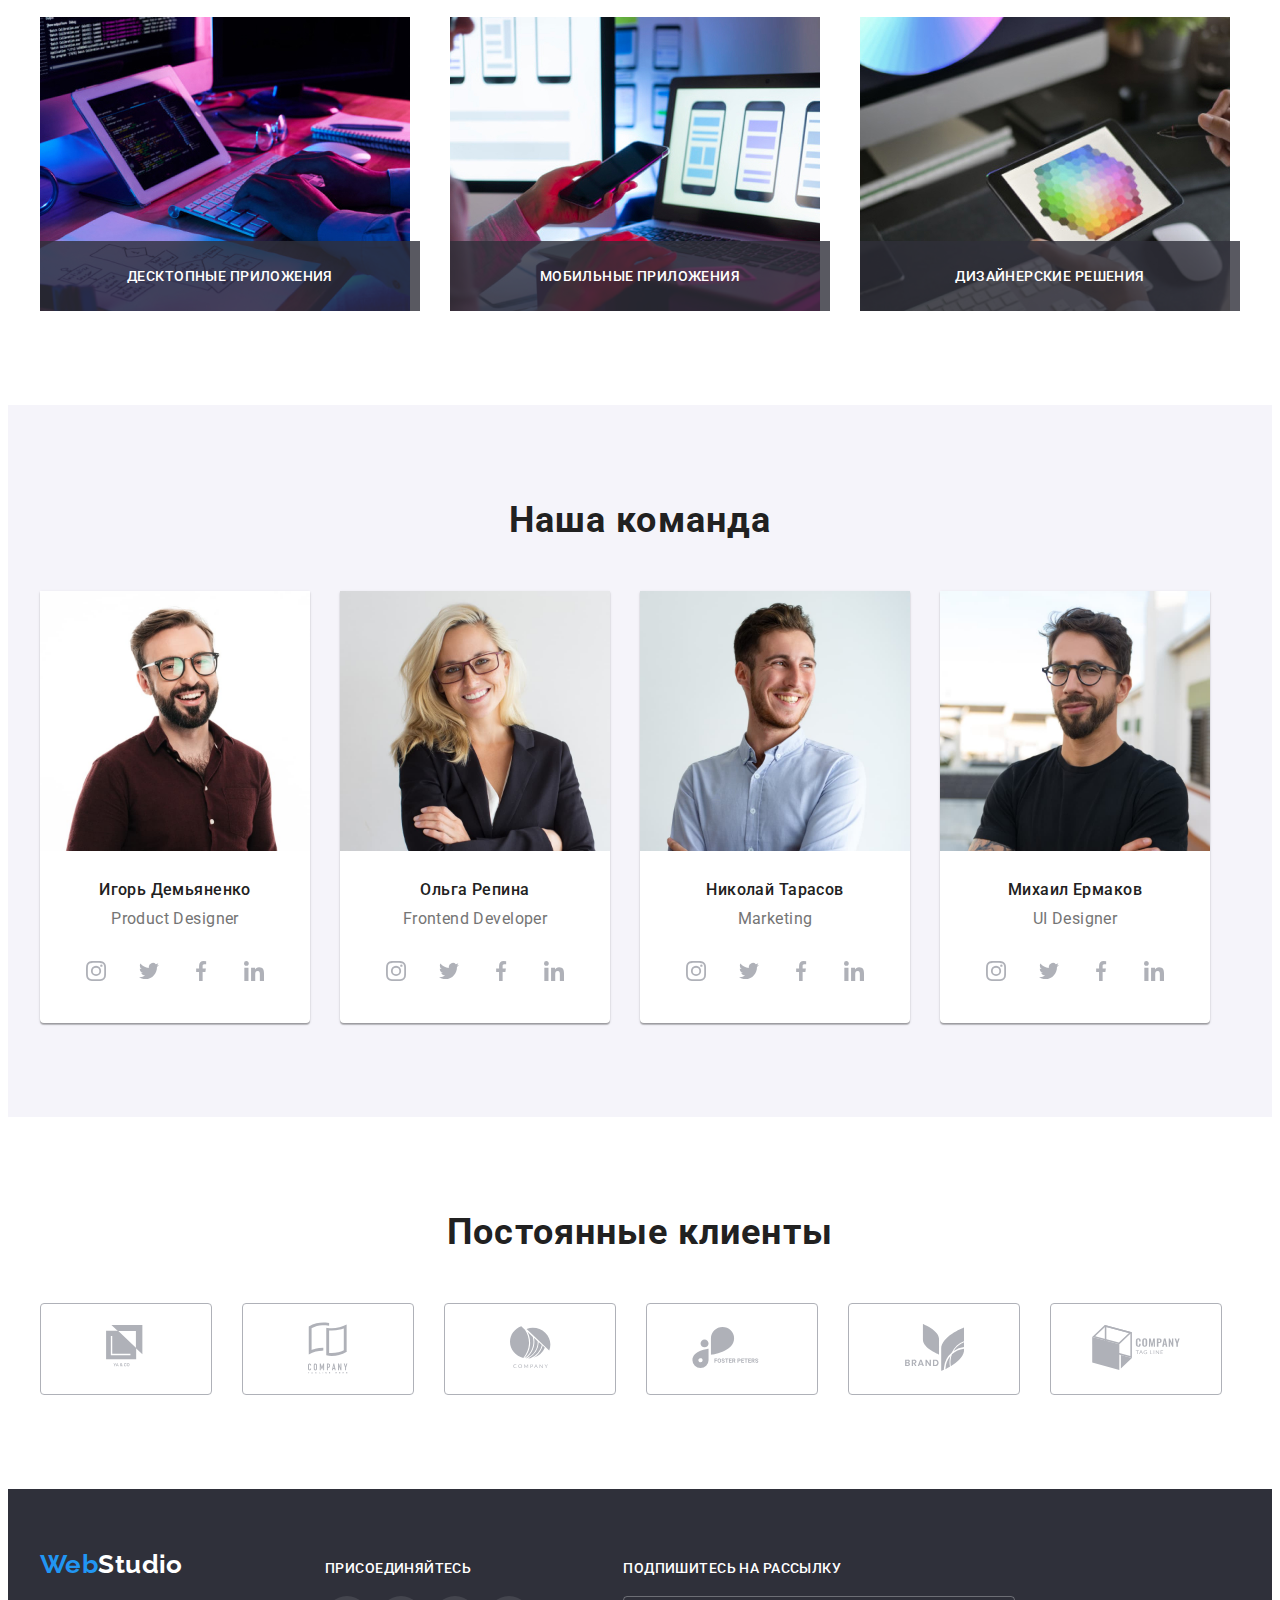
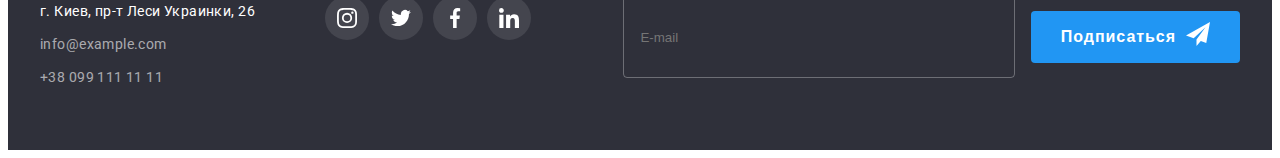
==== commit 0f4e5c37: "hw-06 footer-forme is done" ====
--- a/index.html
+++ b/index.html
@@ -479,9 +479,14 @@
               placeholder="E-mail"
             />
           </label>
-          <a class="btn subscribe-btn" type="submit">
-            <div class="btn-text">Подписаться</div>
-          </a>
+          <button class="btn subscribe-btn" type="submit">
+            <div class="btn-inner">
+              Подписаться
+              <svg class="subscribe-icon" width="24" height="24">
+                <use href="./images/sprite.svg#icon-paper-plane" />
+              </svg>
+            </div>
+          </button>
         </div>
       </div>
     </footer>
@@ -533,19 +538,22 @@
                 name="comment"
                 id="comment"
                 placeholder="Введите текст"
-              >
-              </textarea>
+              ></textarea>
             </div>
 
             <div class="form-field checkbox-field">
               <label class="form-label checkbox-label">
                 <input
-                  class="checkbox-input"
+                  class="checkbox-input visually-hidden"
                   type="checkbox"
                   name="conditions"
                   value="conditions submited"
                 />
-                <span class="checkbox-icon"></span>
+                <span class="checkbox-icon">
+                  <svg class="check-svg" width="16" height="15">
+                    <use href="./images/sprite.svg#icon-check" />
+                  </svg>
+                </span>
                 Соглашаюсь с рассылкой и принимаю&nbsp;
                 <a href="" class="checkbox-link"> Условия договора </a>
               </label>
--- a/css/common.css
+++ b/css/common.css
@@ -330,7 +330,7 @@
 /* -----Footer form----- */
 
 .footer-form {
-  margin-left: 93px;
+  margin-left: auto;
 }
 
 .footer-title {
@@ -360,16 +360,20 @@
 
 .subscribe-btn {
   display: inline-block;
+  align-items: center;
   margin-left: 12px;
 
-  width: 200px;
-  height: 50px;
-
-  align-items: center;
-}
-
-.btn-text::before {
-  background-image: url(../images/paper-plane.svg);
+  padding: 10px 29px;
+}
+
+.btn-inner {
+  display: flex;
+  justify-content: center;
+}
+
+.subscribe-icon {
+  margin-left: 10px;
+  fill: var(--font-color-white);
 }
 
 /* -----Backdrop styles----- */
@@ -444,7 +448,8 @@
 .close-icon {
   fill: currentColor;
 
-  transition-property: fill;
+  transform: rotate(0deg);
+  transition-property: fill, transform;
   transition-duration: var(--transiton-duration-time);
   transition-timing-function: var(--timing-fn);
 }
@@ -452,6 +457,7 @@
 .close-btn:hover .close-icon,
 .close-btn:focus .close-icon {
   fill: var(--accent-color);
+  transform: rotate(90deg);
 }
 
 /* -----Form styles----- */
@@ -585,8 +591,7 @@
 }
 
 .checkbox-icon {
-  content: '';
-  display: inline-block;
+  position: relative;
   margin-right: 7px;
 
   width: 16px;
@@ -594,6 +599,8 @@
 
   border: 2px solid var(--font-color-black);
   border-radius: 2px;
+
+  fill: var(--font-color-white);
 }
 
 .checkbox-input:focus + .checkbox-icon {
@@ -603,29 +610,16 @@
 .checkbox-input:checked + .checkbox-icon {
   background-color: var(--accent-color);
   border-color: var(--accent-color);
-  background-image: url(../images/check.svg);
+
   background-size: contain;
   background-origin: border-box;
 }
 
-.checkbox-input {
+/* .check-svg {
   position: absolute;
-  width: 1px;
-  height: 1px;
-  margin: -1px;
-  border: 0;
-  padding: 0;
-  white-space: nowrap;
-  clip-path: inset(100%);
-  clip: rect(0 0 0 0);
-  overflow: hidden;
-
-  /* -webkit-appearance: none;
-  -moz-appearance: none;
-  appearance: none;
-
-  position: absolute; */
-}
+  top: -2px;
+  left: -2px;
+} */
 
 .checkbox-link {
   color: var(--accent-color);
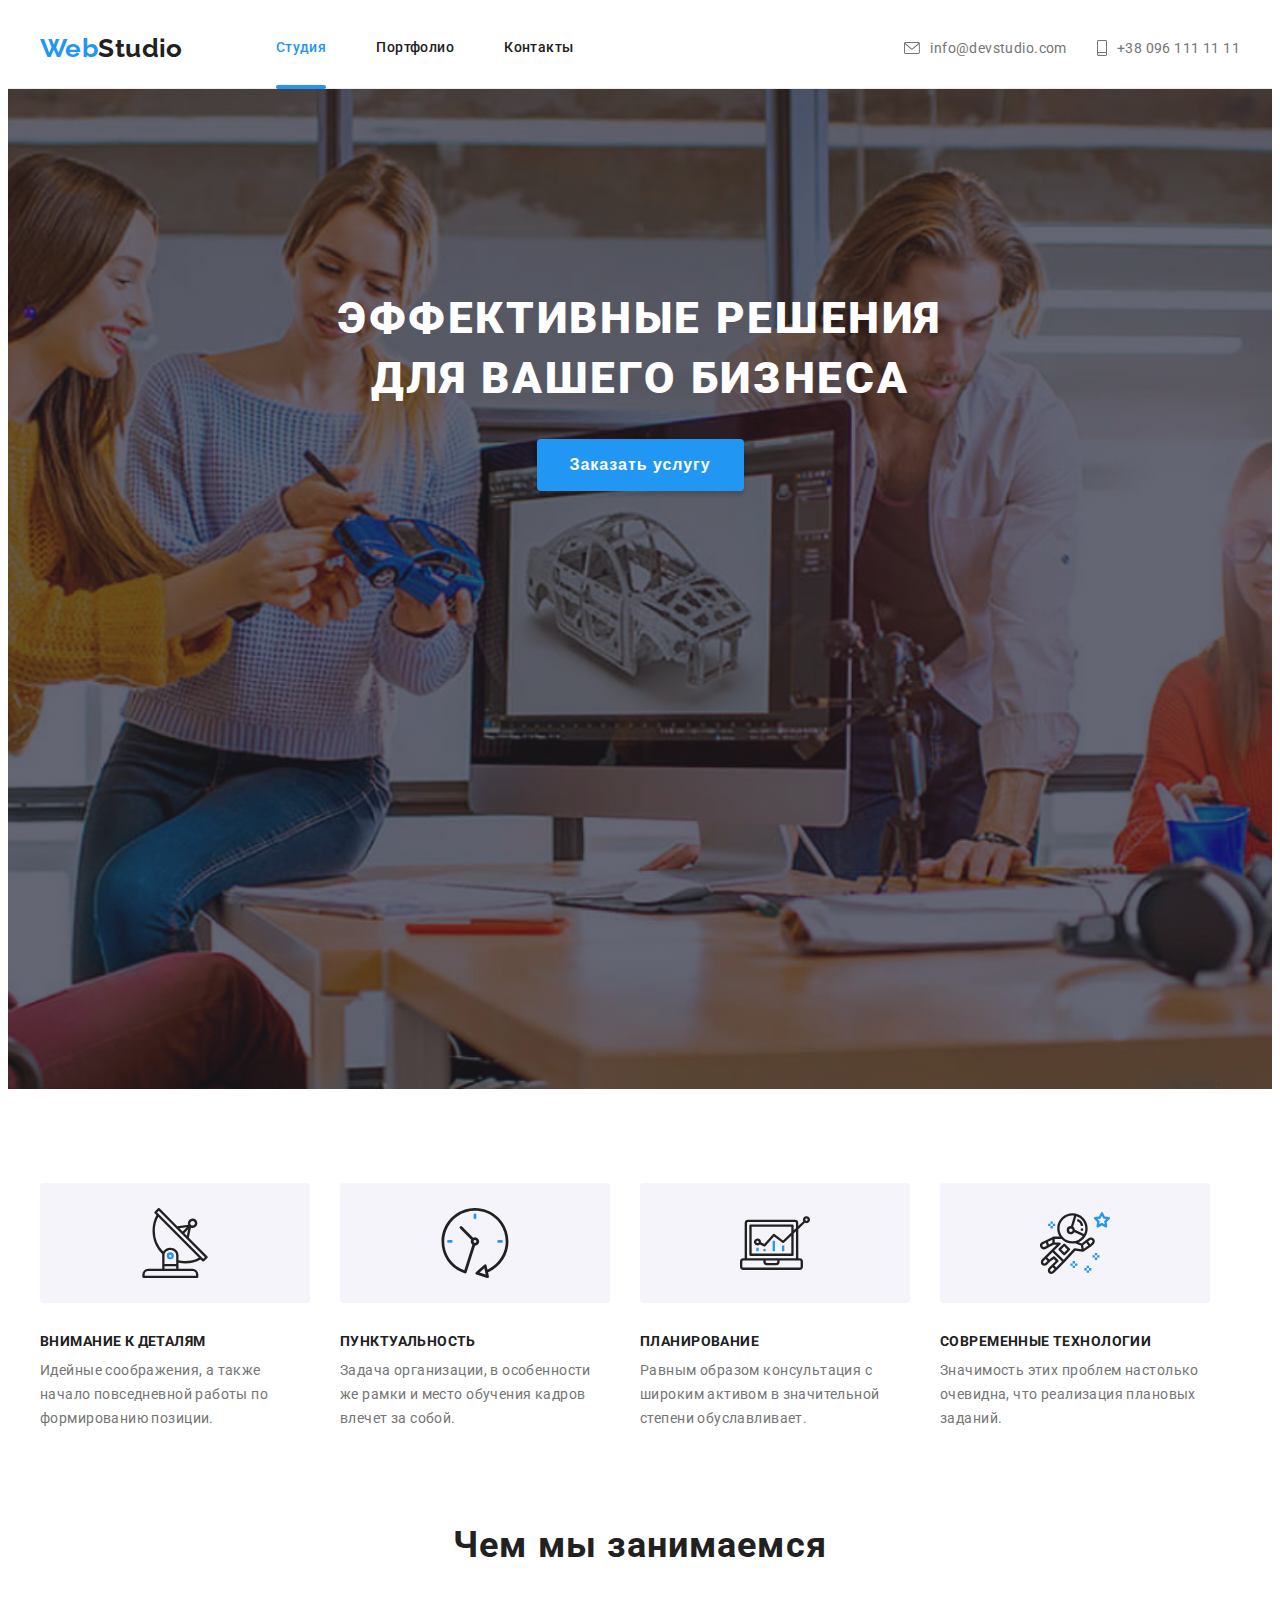
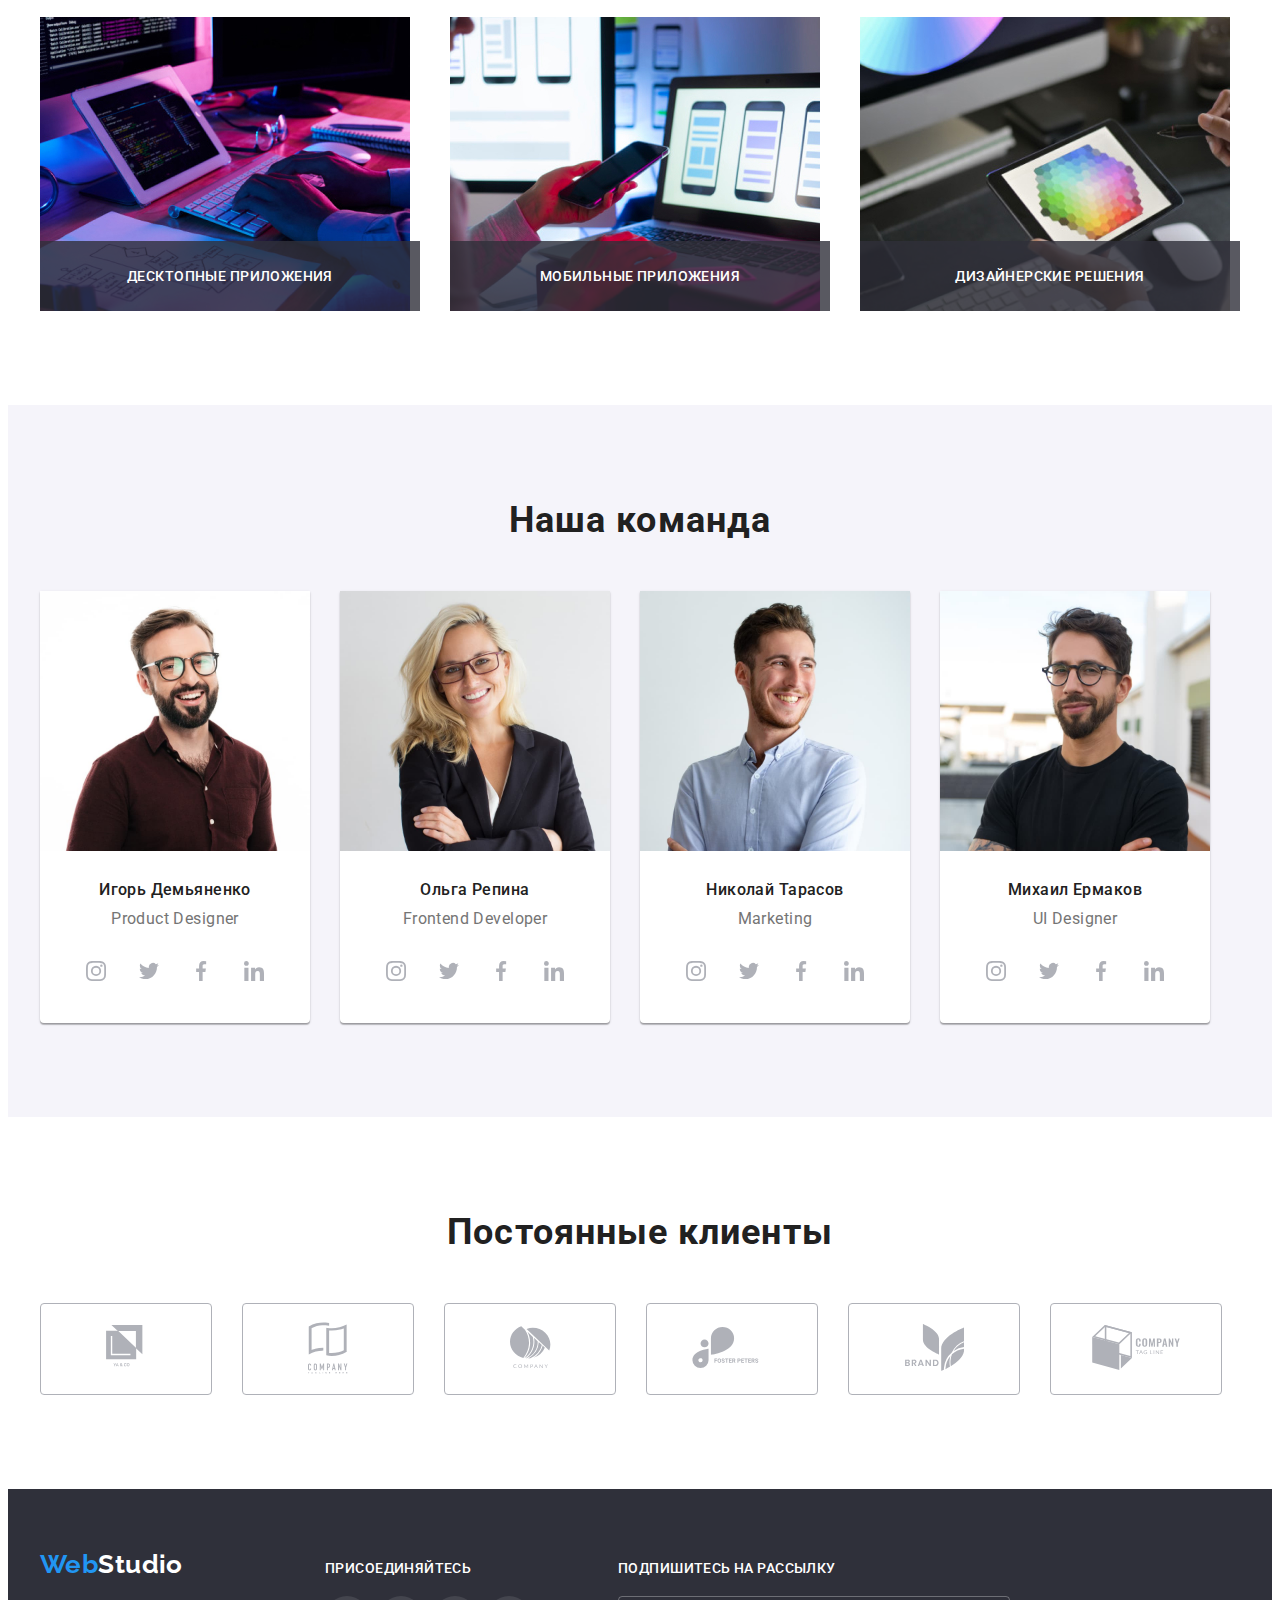
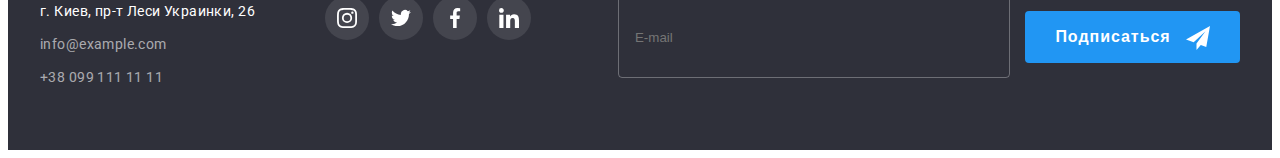
==== commit 51b44737: "hw-06 footer button changed tag" ====
--- a/index.html
+++ b/index.html
@@ -468,7 +468,7 @@
             </li>
           </ul>
         </div>
-        <div class="footer-form">
+        <form class="footer-form">
           <h2 class="footer-title">Подпишитесь на рассылку</h2>
 
           <label class="footer-form-label">
@@ -480,14 +480,12 @@
             />
           </label>
           <button class="btn subscribe-btn" type="submit">
-            <div class="btn-inner">
-              Подписаться
-              <svg class="subscribe-icon" width="24" height="24">
-                <use href="./images/sprite.svg#icon-paper-plane" />
-              </svg>
-            </div>
+            Подписаться
+            <svg class="subscribe-icon" width="24" height="24">
+              <use href="./images/sprite.svg#icon-paper-plane" />
+            </svg>
           </button>
-        </div>
+        </form>
       </div>
     </footer>
 
@@ -549,11 +547,9 @@
                   name="conditions"
                   value="conditions submited"
                 />
-                <span class="checkbox-icon">
-                  <svg class="check-svg" width="16" height="15">
-                    <use href="./images/sprite.svg#icon-check" />
-                  </svg>
-                </span>
+                <svg class="checkbox-icon">
+                  <use href="./images/sprite.svg#icon-check" />
+                </svg>
                 Соглашаюсь с рассылкой и принимаю&nbsp;
                 <a href="" class="checkbox-link"> Условия договора </a>
               </label>
--- a/css/common.css
+++ b/css/common.css
@@ -366,13 +366,10 @@
   padding: 10px 29px;
 }
 
-.btn-inner {
-  display: flex;
-  justify-content: center;
-}
-
 .subscribe-icon {
   margin-left: 10px;
+  vertical-align: middle;
+
   fill: var(--font-color-white);
 }
 
@@ -582,16 +579,12 @@
 
   font-size: 14px;
   line-height: 1.714;
-
   letter-spacing: 0.03em;
 
-  color: #757575;
-
   cursor: pointer;
 }
 
 .checkbox-icon {
-  position: relative;
   margin-right: 7px;
 
   width: 16px;
@@ -611,15 +604,11 @@
   background-color: var(--accent-color);
   border-color: var(--accent-color);
 
-  background-size: contain;
-  background-origin: border-box;
-}
-
-/* .check-svg {
-  position: absolute;
-  top: -2px;
-  left: -2px;
-} */
+  /* background-size: contain;
+  background-origin: border-box; */
+
+  border: none;
+}
 
 .checkbox-link {
   color: var(--accent-color);
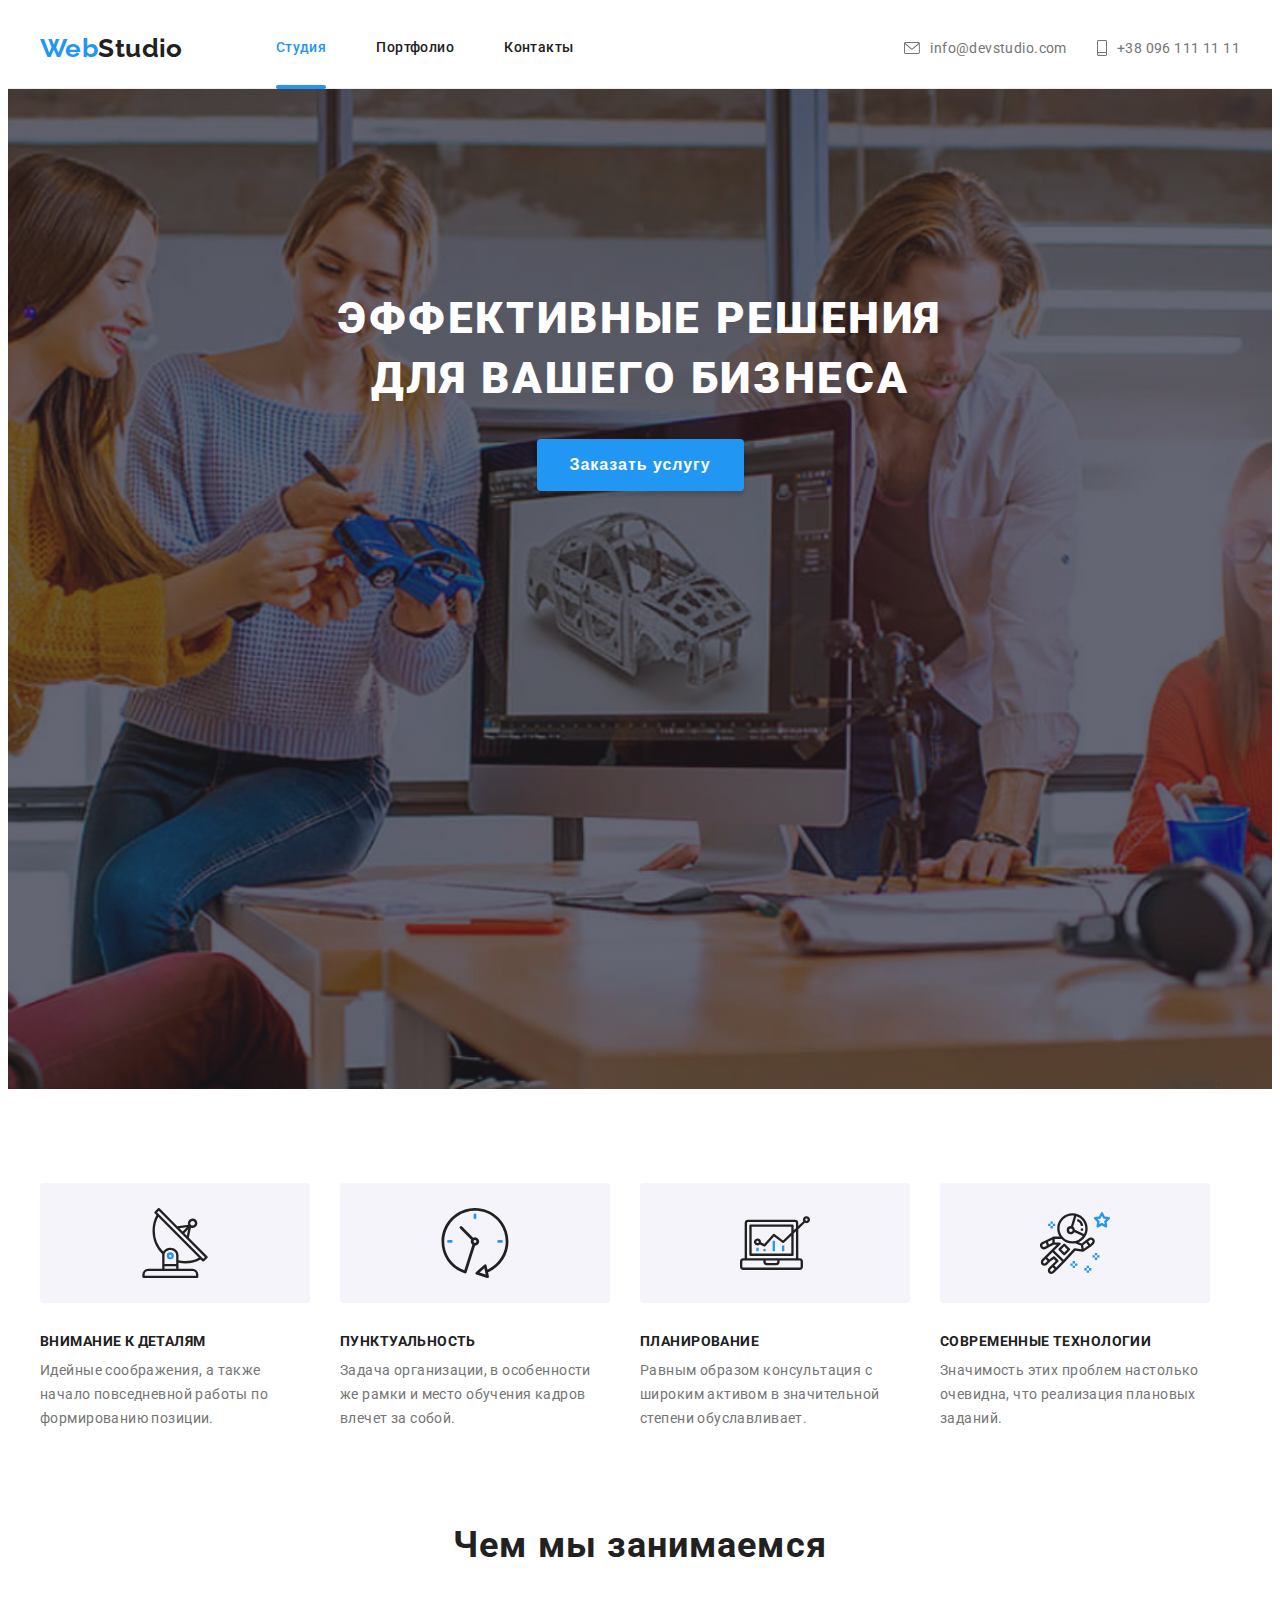
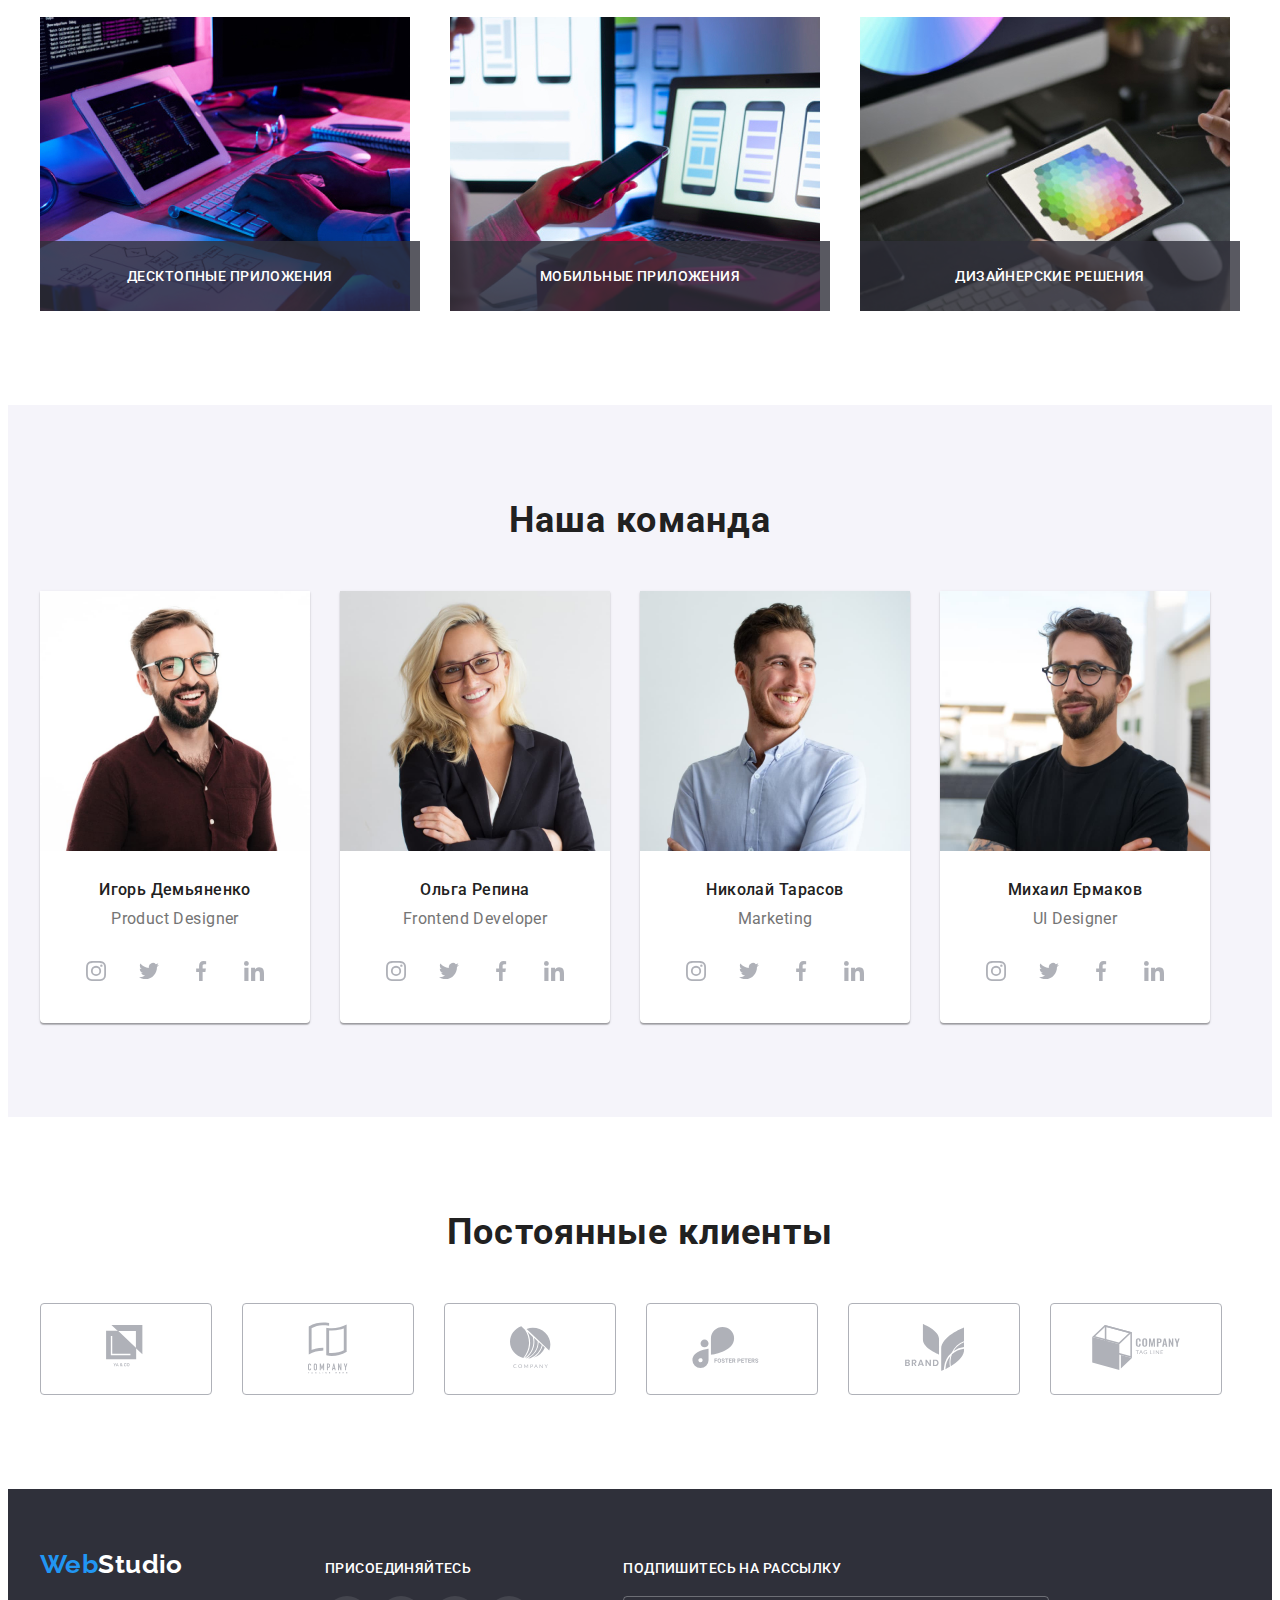
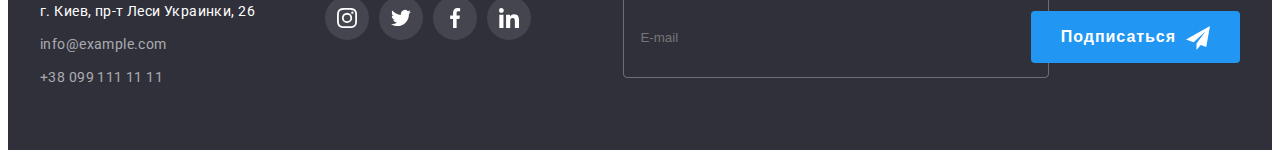
==== commit 4290269b: "hw-06 first submission" ====
--- a/index.html
+++ b/index.html
@@ -480,8 +480,7 @@
             />
           </label>
           <button class="btn subscribe-btn" type="submit">
-            Подписаться
-            <svg class="subscribe-icon" width="24" height="24">
+            Подписаться<svg class="subscribe-icon" width="24" height="24">
               <use href="./images/sprite.svg#icon-paper-plane" />
             </svg>
           </button>
@@ -502,31 +501,37 @@
           <form class="modal-form">
             <div class="form-field">
               <label class="form-label" for="user-name">Имя</label>
-              <input
-                class="form-input"
-                type="text"
-                name="user-name"
-                id="user-name"
-              />
-              <svg class="input-icon">
-                <use href="./images/sprite.svg#icon-form-user" />
-              </svg>
+              <div class="input-wrapper">
+                <input
+                  class="form-input"
+                  type="text"
+                  name="user-name"
+                  id="user-name"
+                />
+                <svg class="input-icon">
+                  <use href="./images/sprite.svg#icon-form-user" />
+                </svg>
+              </div>
             </div>
 
             <div class="form-field">
               <label class="form-label" for="tel">Телефон</label>
-              <input class="form-input" type="tel" name="tel" id="tel" />
-              <svg class="input-icon">
-                <use href="./images/sprite.svg#icon-form-phone" />
-              </svg>
+              <div class="input-wrapper">
+                <input class="form-input" type="tel" name="tel" id="tel" />
+                <svg class="input-icon">
+                  <use href="./images/sprite.svg#icon-form-phone" />
+                </svg>
+              </div>
             </div>
 
             <div class="form-field">
               <label class="form-label" for="mail">Почта</label>
-              <input class="form-input" type="email" name="mail" id="mail" />
-              <svg class="input-icon">
-                <use href="./images/sprite.svg#icon-form-mail" />
-              </svg>
+              <div class="input-wrapper">
+                <input class="form-input" type="email" name="mail" id="mail" />
+                <svg class="input-icon">
+                  <use href="./images/sprite.svg#icon-form-mail" />
+                </svg>
+              </div>
             </div>
 
             <div class="form-field">
--- a/css/common.css
+++ b/css/common.css
@@ -47,6 +47,7 @@
   --font-color-black: #000;
   --accent-color: #2196f3;
   --accent-color-op09: rgba(33, 149, 243, 0.9);
+  --bg-colour-button-hover: #188ce8;
   --border-color: #ececec;
   --social-link-color: #afb1b8;
   --btn-boxshadow-color: rgba(0, 0, 0, 0.15);
@@ -462,18 +463,19 @@
   font-weight: 700;
   font-size: 20px;
   line-height: 1.15;
+  letter-spacing: 0.03em;
   text-align: center;
-  letter-spacing: 0.03em;
 
   color: var(--font-color-main);
 }
 
+.modal-form {
+  display: flex;
+  flex-direction: column;
+}
+
 .form-field {
-  position: relative;
   margin-top: 10px;
-
-  display: flex;
-  flex-direction: column;
 }
 
 .form-field:first-child {
@@ -481,6 +483,7 @@
 }
 
 .form-label {
+  display: inline-block;
   margin-bottom: 4px;
 
   font-size: 12px;
@@ -494,9 +497,13 @@
   margin-bottom: 0;
 }
 
+.input-wrapper {
+  position: relative;
+}
+
 .form-input {
-  height: 40px;
-  padding-left: 42px;
+  width: 100%;
+  padding: 12px 12px 12px 42px;
 
   border: 1px solid rgba(33, 33, 33, 0.2);
   border-radius: 4px;
@@ -513,7 +520,7 @@
 
 .form-comment {
   resize: none;
-  height: 120px;
+  min-height: 120px;
   width: 100%;
 
   padding: 12px 16px;
@@ -544,6 +551,8 @@
   top: 50%;
   left: 12px;
 
+  transform: translateY(-50%);
+
   width: 20px;
   height: 20px;
 
@@ -565,17 +574,13 @@
 /* -----Checkbox styles----- */
 
 .checkbox-field {
+  margin-top: 20px;
+}
+
+.checkbox-label {
+  display: flex;
   align-items: center;
-
-  margin-top: 20px;
-
-  text-align: center;
-  line-height: 1.714;
-}
-
-.checkbox-label {
-  display: flex;
-  align-items: center;
+  justify-content: center;
 
   font-size: 14px;
   line-height: 1.714;
@@ -594,6 +599,10 @@
   border-radius: 2px;
 
   fill: var(--font-color-white);
+
+  transition-property: fill, background-color, border-color;
+  transition-duration: var(--transiton-duration-time);
+  transition-timing-function: var(--timing-fn);
 }
 
 .checkbox-input:focus + .checkbox-icon {
@@ -604,10 +613,7 @@
   background-color: var(--accent-color);
   border-color: var(--accent-color);
 
-  /* background-size: contain;
-  background-origin: border-box; */
-
-  border: none;
+  border: 0px solid transparent;
 }
 
 .checkbox-link {
@@ -626,4 +632,13 @@
   padding-right: 55px;
 
   box-shadow: 0px 4px 4px rgba(0, 0, 0, 0.15);
-}
+
+  transition-property: background-color;
+  transition-duration: var(--transiton-duration-time);
+  transition-timing-function: var(--timing-fn);
+}
+
+.form-btn:hover,
+.form-btn:focus {
+  background-color: var(--bg-colour-button-hover);
+}
